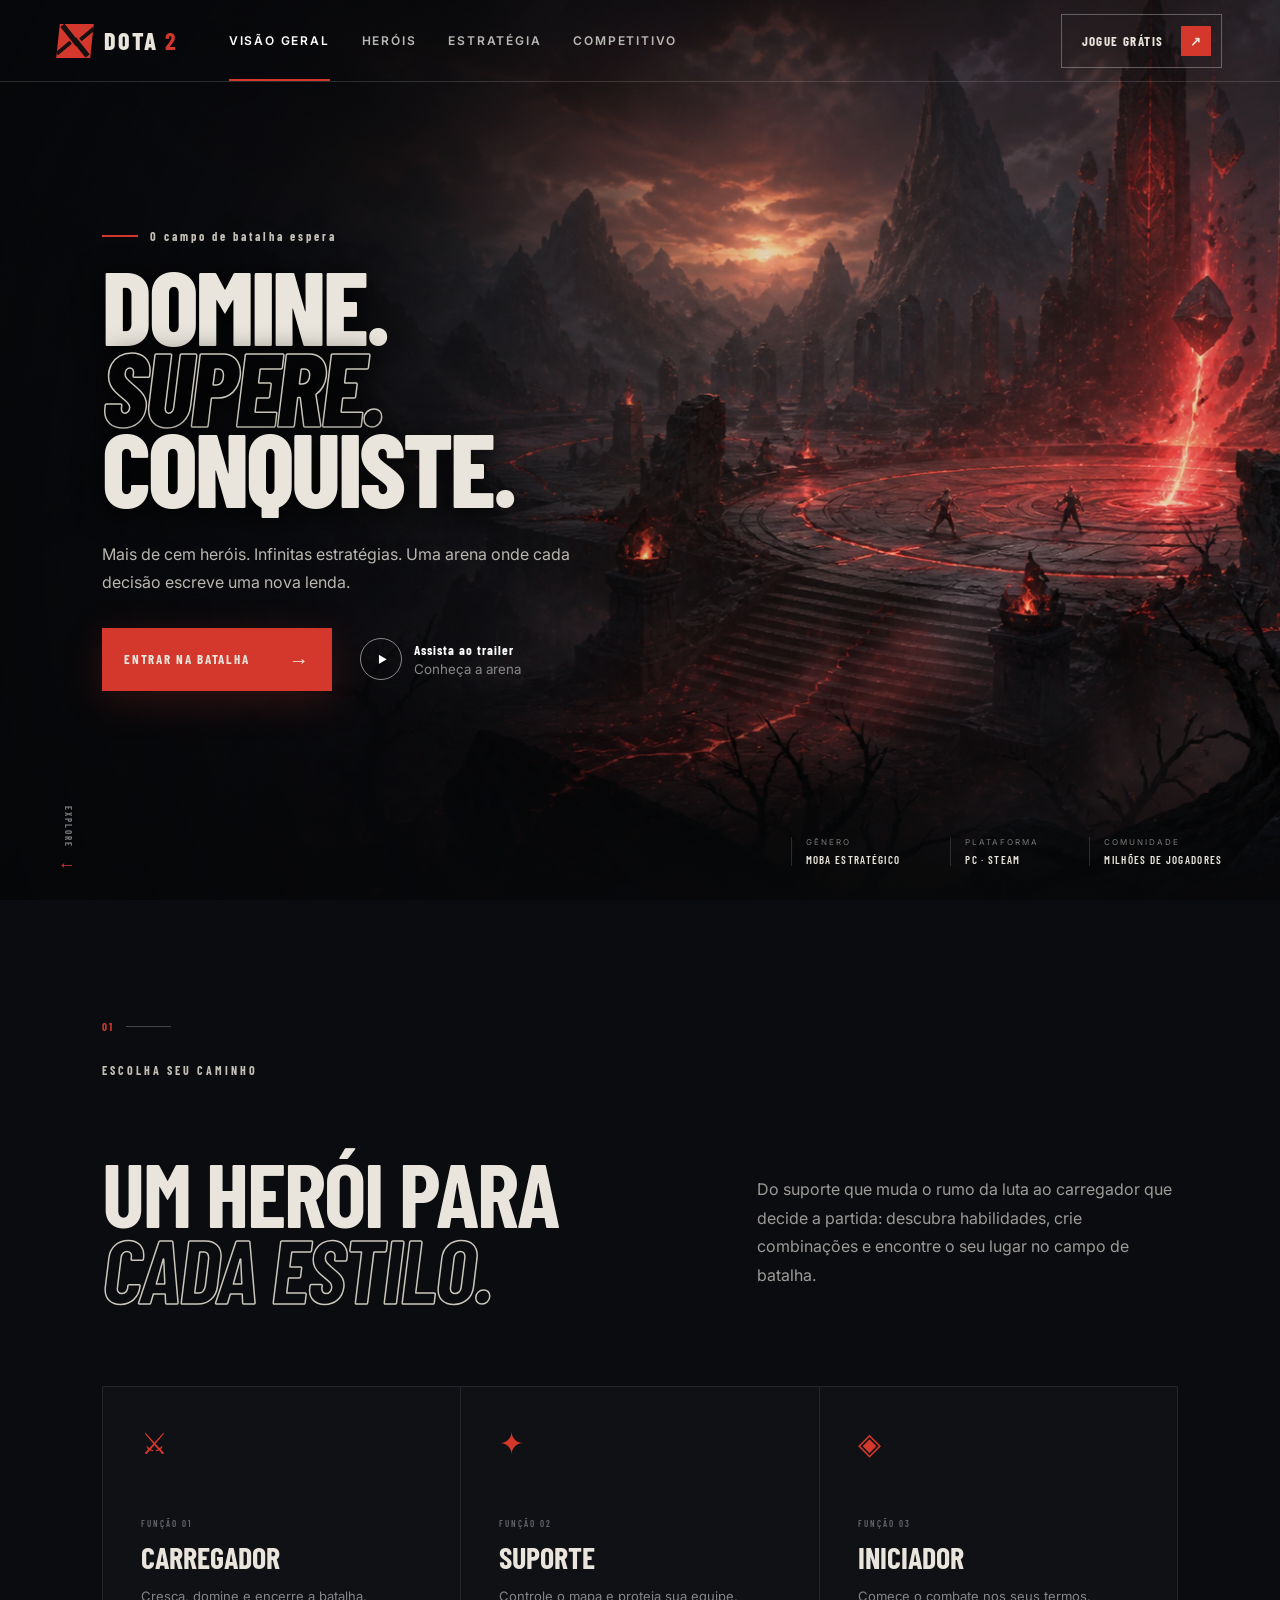
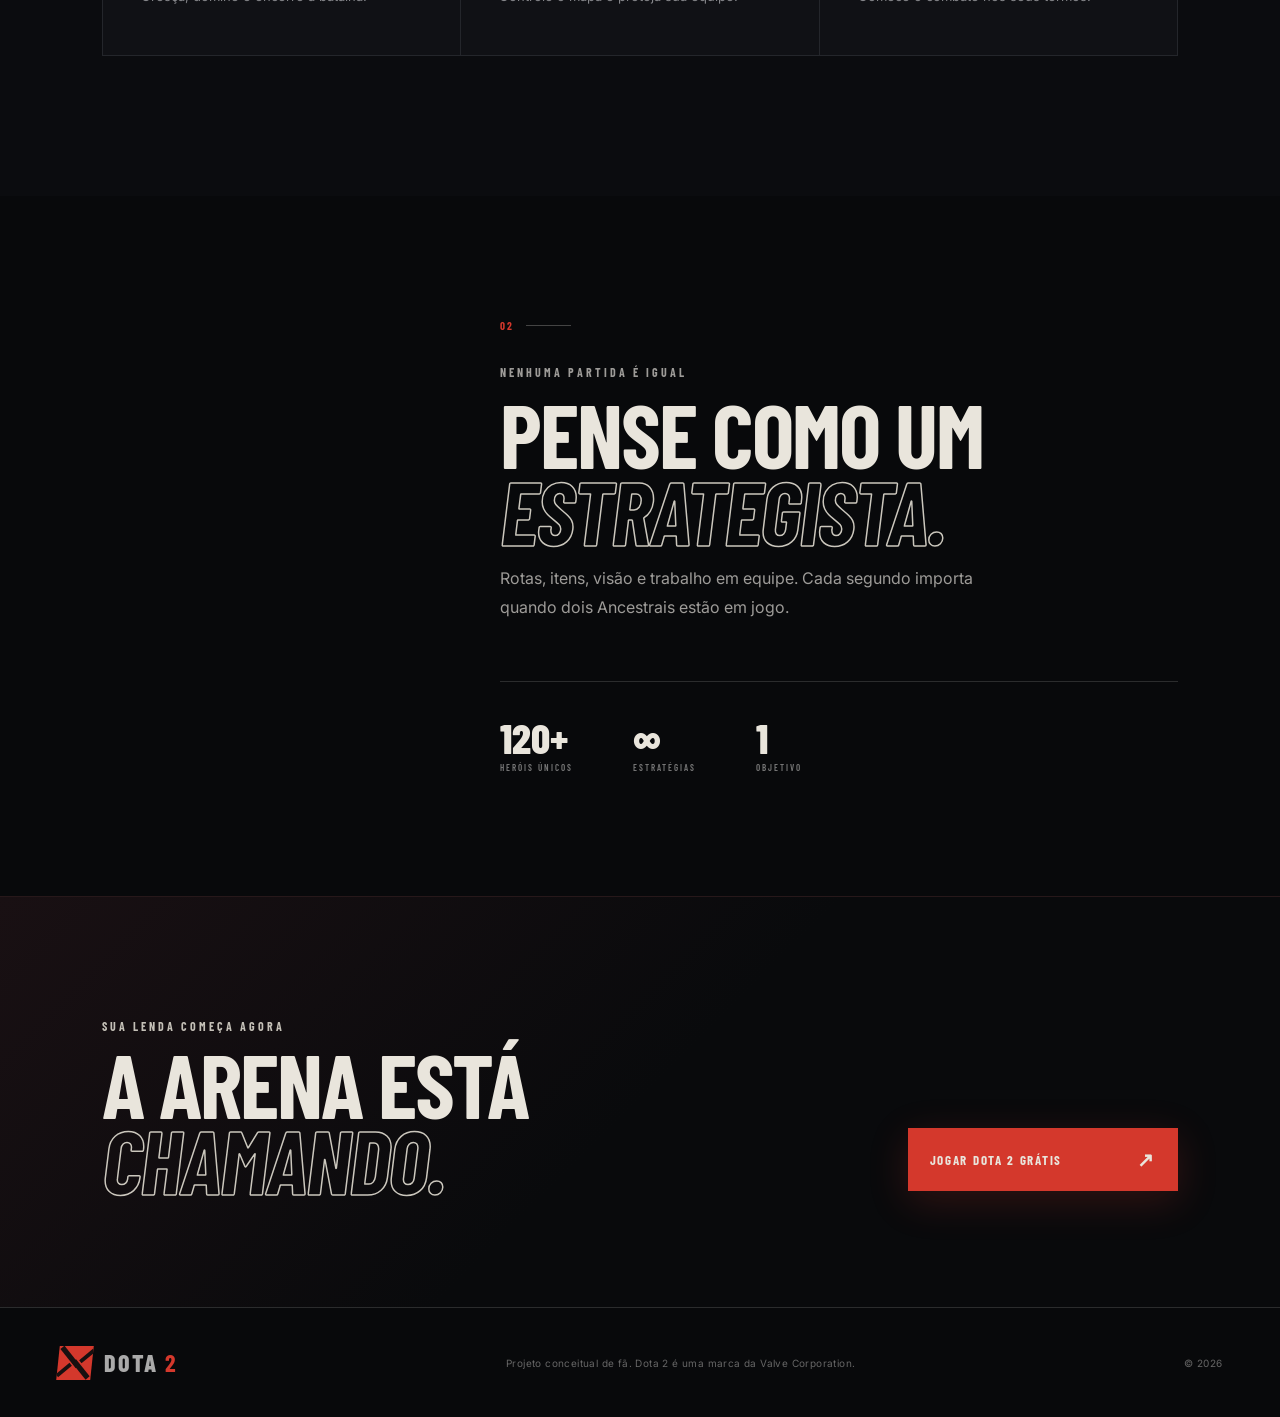
==== index.html @ cadc8613 "Cria landing page inspirada em Dota 2" ====
<!doctype html>
<html lang="pt-BR">
<head>
  <meta charset="UTF-8" />
  <meta name="viewport" content="width=device-width, initial-scale=1.0" />
  <meta name="description" content="Entre na arena, escolha seu herói e dispute partidas épicas." />
  <title>Dota 2 — A batalha dos Ancestrais</title>
  <link rel="preconnect" href="https://fonts.googleapis.com">
  <link rel="preconnect" href="https://fonts.gstatic.com" crossorigin>
  <link href="https://fonts.googleapis.com/css2?family=Barlow+Condensed:ital,wght@0,600;0,700;0,800;1,700&family=Inter:wght@400;500;600&display=swap" rel="stylesheet">
  <link rel="stylesheet" href="styles.css" />
</head>
<body>
  <header class="site-header">
    <a class="brand" href="#inicio" aria-label="Dota 2 — início">
      <span class="brand-mark" aria-hidden="true"><i></i><i></i></span>
      <span>DOTA <b>2</b></span>
    </a>
    <button class="menu-toggle" aria-expanded="false" aria-controls="main-nav"><span></span><span></span></button>
    <nav id="main-nav" aria-label="Navegação principal">
      <a class="active" href="#inicio">Visão geral</a>
      <a href="#herois">Heróis</a>
      <a href="#estrategia">Estratégia</a>
      <a href="#competitivo">Competitivo</a>
    </nav>
    <a class="header-cta" href="#jogar"><span>Jogue grátis</span><b>↗</b></a>
  </header>

  <main>
    <section class="hero" id="inicio">
      <div class="hero-bg" aria-hidden="true"></div>
      <div class="hero-content">
        <div class="eyebrow"><span></span> O campo de batalha espera</div>
        <h1>DOMINE.<br><em>SUPERE.</em><br>CONQUISTE.</h1>
        <p>Mais de cem heróis. Infinitas estratégias. Uma arena onde cada decisão escreve uma nova lenda.</p>
        <div class="hero-actions">
          <a class="btn-primary" href="#jogar">Entrar na batalha <span>→</span></a>
          <button class="btn-video" type="button" data-video><span class="play">▶</span><span><b>Assista ao trailer</b><small>Conheça a arena</small></span></button>
        </div>
      </div>
      <div class="hero-meta" aria-label="Informações do jogo">
        <div><small>GÊNERO</small><strong>MOBA ESTRATÉGICO</strong></div>
        <div><small>PLATAFORMA</small><strong>PC · STEAM</strong></div>
        <div><small>COMUNIDADE</small><strong>MILHÕES DE JOGADORES</strong></div>
      </div>
      <a class="scroll-cue" href="#herois"><span>EXPLORE</span><i>↓</i></a>
    </section>

    <section class="intro" id="herois">
      <div class="section-number">01 <span></span></div>
      <div class="intro-copy reveal">
        <p class="kicker">ESCOLHA SEU CAMINHO</p>
        <h2>UM HERÓI PARA<br><em>CADA ESTILO.</em></h2>
        <p>Do suporte que muda o rumo da luta ao carregador que decide a partida: descubra habilidades, crie combinações e encontre o seu lugar no campo de batalha.</p>
      </div>
      <div class="roles-grid reveal">
        <article><span>⚔</span><small>FUNÇÃO 01</small><h3>CARREGADOR</h3><p>Cresça, domine e encerre a batalha.</p></article>
        <article><span>✦</span><small>FUNÇÃO 02</small><h3>SUPORTE</h3><p>Controle o mapa e proteja sua equipe.</p></article>
        <article><span>◈</span><small>FUNÇÃO 03</small><h3>INICIADOR</h3><p>Comece o combate nos seus termos.</p></article>
      </div>
    </section>

    <section class="strategy" id="estrategia">
      <div class="strategy-inner reveal">
        <div class="section-number">02 <span></span></div>
        <p class="kicker">NENHUMA PARTIDA É IGUAL</p>
        <h2>PENSE COMO UM<br><em>ESTRATEGISTA.</em></h2>
        <p>Rotas, itens, visão e trabalho em equipe. Cada segundo importa quando dois Ancestrais estão em jogo.</p>
        <div class="stats">
          <div><strong>120+</strong><span>HERÓIS ÚNICOS</span></div>
          <div><strong>∞</strong><span>ESTRATÉGIAS</span></div>
          <div><strong>1</strong><span>OBJETIVO</span></div>
        </div>
      </div>
    </section>

    <section class="cta" id="competitivo">
      <div class="cta-copy reveal"><p class="kicker">SUA LENDA COMEÇA AGORA</p><h2>A ARENA ESTÁ<br><em>CHAMANDO.</em></h2></div>
      <a class="btn-primary large" id="jogar" href="https://store.steampowered.com/app/570/Dota_2/" target="_blank" rel="noreferrer">Jogar Dota 2 grátis <span>↗</span></a>
    </section>
  </main>

  <footer><a class="brand" href="#inicio"><span class="brand-mark"><i></i><i></i></span><span>DOTA <b>2</b></span></a><p>Projeto conceitual de fã. Dota 2 é uma marca da Valve Corporation.</p><p>© 2026</p></footer>

  <div class="modal" role="dialog" aria-modal="true" aria-label="Trailer" hidden><button class="modal-close" aria-label="Fechar">×</button><div class="modal-card"><span class="play giant">▶</span><h2>A BATALHA COMEÇA AQUI</h2><p>Trailer em breve.</p></div></div>
  <script src="script.js"></script>
</body>
</html>
---- styles.css ----
:root{--red:#d4382c;--ember:#ff5948;--ink:#08090b;--paper:#e9e5dc;--muted:#9d9b98;--line:rgba(255,255,255,.14)}
*{box-sizing:border-box}html{scroll-behavior:smooth}body{margin:0;background:var(--ink);color:var(--paper);font-family:Inter,Arial,sans-serif;overflow-x:hidden}a{color:inherit;text-decoration:none}button{font:inherit}.site-header{height:82px;position:absolute;z-index:10;top:0;left:0;width:100%;display:flex;align-items:center;padding:0 4.5vw;border-bottom:1px solid var(--line);gap:4vw}.brand{display:flex;align-items:center;gap:12px;font:800 24px/1 "Barlow Condensed";letter-spacing:2px;white-space:nowrap}.brand b{color:var(--red)}.brand-mark{display:grid;place-items:center;width:34px;height:34px;background:var(--red);transform:skew(-6deg);position:relative;overflow:hidden}.brand-mark:before,.brand-mark:after,.brand-mark i{content:"";position:absolute;background:#181010;transform:rotate(-42deg)}.brand-mark:before{width:5px;height:26px;left:9px;top:-2px}.brand-mark:after{width:5px;height:23px;right:8px;bottom:-1px}.brand-mark i:first-child{width:17px;height:4px;left:-2px;bottom:8px}.brand-mark i:last-child{width:17px;height:4px;right:-3px;top:8px}.site-header nav{display:flex;gap:32px;height:100%;align-items:center;flex:1}.site-header nav a{font-size:12px;text-transform:uppercase;font-weight:600;letter-spacing:1.8px;color:#b9b8b5;height:100%;display:grid;place-items:center;position:relative}.site-header nav a:hover,.site-header nav a.active{color:#fff}.site-header nav a.active:after{content:"";position:absolute;bottom:0;width:100%;height:2px;background:var(--red)}.header-cta{display:flex;align-items:center;gap:18px;padding:11px 10px 11px 20px;border:1px solid rgba(255,255,255,.3);font:700 13px "Barlow Condensed";letter-spacing:1.4px;text-transform:uppercase}.header-cta b{display:grid;place-items:center;background:var(--red);width:30px;height:30px}.menu-toggle{display:none;background:none;border:0;color:white}.hero{min-height:760px;height:100vh;position:relative;overflow:hidden;display:flex;align-items:center;padding:100px 8vw 100px}.hero-bg{position:absolute;inset:0;background:linear-gradient(90deg,rgba(6,7,9,.36),rgba(6,7,9,0) 55%),linear-gradient(0deg,#08090b 0%,transparent 25%),url('assets/arena-hero.png') center/cover no-repeat;transform:scale(1.02);animation:arrival 1.8s ease-out both}.hero:after{content:"";position:absolute;inset:0;background:radial-gradient(circle at 75% 60%,transparent 0,rgba(5,6,8,.15) 50%,rgba(5,6,8,.75) 100%);pointer-events:none}.hero-content{position:relative;z-index:2;max-width:620px;margin-top:20px}.eyebrow,.kicker{font:700 12px "Barlow Condensed";letter-spacing:3px;color:#c4c0b7}.eyebrow{display:flex;align-items:center;gap:12px;margin-bottom:22px}.eyebrow span{width:36px;height:2px;background:var(--red)}h1,h2,h3{font-family:"Barlow Condensed",sans-serif;margin:0}h1{font-size:clamp(68px,8.1vw,132px);line-height:.78;letter-spacing:-3px;font-weight:800;text-shadow:0 5px 30px #000}h1 em,h2 em{font-style:italic;color:transparent;-webkit-text-stroke:1.5px #cbc7bd}.hero-content>p{font-size:16px;line-height:1.75;color:#b9b6b0;max-width:510px;margin:32px 0}.hero-actions{display:flex;align-items:center;gap:28px}.btn-primary{background:var(--red);display:flex;align-items:center;justify-content:space-between;min-width:230px;padding:19px 22px;font:700 13px "Barlow Condensed";letter-spacing:1.7px;text-transform:uppercase;box-shadow:0 10px 40px rgba(212,56,44,.2);transition:.25s}.btn-primary:hover{background:#ee4739;transform:translateY(-2px)}.btn-primary span{font-size:20px}.btn-video{color:white;display:flex;align-items:center;gap:12px;background:none;border:0;cursor:pointer;text-align:left;padding:0}.play{width:42px;height:42px;border:1px solid rgba(255,255,255,.5);border-radius:50%;display:grid;place-items:center;font-size:10px;padding-left:2px}.btn-video b,.btn-video small{display:block}.btn-video b{font:700 13px "Barlow Condensed";letter-spacing:1px}.btn-video small{color:#888;margin-top:3px}.hero-meta{position:absolute;z-index:2;right:4.5vw;bottom:34px;display:flex;gap:50px}.hero-meta div{border-left:1px solid var(--line);padding-left:14px}.hero-meta small,.hero-meta strong{display:block}.hero-meta small{font-size:8px;letter-spacing:2px;color:#777;margin-bottom:6px}.hero-meta strong{font:600 11px "Barlow Condensed";letter-spacing:1.3px}.scroll-cue{position:absolute;z-index:2;left:4.5vw;bottom:28px;display:flex;align-items:center;gap:13px;writing-mode:vertical-rl;font:700 9px "Barlow Condensed";letter-spacing:2px;color:#777}.scroll-cue i{font-style:normal;color:var(--red);font-size:18px}.intro{padding:120px 8vw 140px;background:#0b0c0f;position:relative}.section-number{font:700 11px "Barlow Condensed";letter-spacing:2px;color:var(--red);display:flex;align-items:center;gap:12px;margin-bottom:30px}.section-number span{height:1px;width:45px;background:#444}.intro-copy{display:grid;grid-template-columns:1.1fr .8fr;gap:6vw;align-items:end}.intro-copy .kicker{grid-column:1/-1;margin:0}.intro h2,.strategy h2,.cta h2{font-size:clamp(55px,7vw,102px);line-height:.85;letter-spacing:-2px}.intro-copy>p:last-child,.strategy-inner>p{color:var(--muted);line-height:1.8;max-width:520px}.roles-grid{display:grid;grid-template-columns:repeat(3,1fr);gap:1px;background:#24262b;margin-top:80px;border:1px solid #24262b}.roles-grid article{background:#101115;padding:38px;transition:.3s}.roles-grid article:hover{background:#16171c;transform:translateY(-4px)}.roles-grid article>span{font-size:30px;color:var(--red);display:block;margin-bottom:50px}.roles-grid small{color:#62646b;font:600 9px "Barlow Condensed";letter-spacing:2px}.roles-grid h3{font-size:30px;margin:8px 0}.roles-grid p{font-size:13px;color:#85868a}.strategy{min-height:700px;display:grid;place-items:center;background:linear-gradient(90deg,rgba(8,9,11,.15),#08090b 74%),linear-gradient(0deg,#08090b,transparent 35%,#0b0c0f),url('assets/arena-hero.png') 18% center/cover no-repeat;background-attachment:fixed}.strategy-inner{width:84%;margin-left:auto;max-width:780px;padding:100px 8vw 100px 0}.stats{display:flex;gap:60px;border-top:1px solid var(--line);margin-top:60px;padding-top:30px}.stats strong,.stats span{display:block}.stats strong{font:800 42px "Barlow Condensed";color:var(--paper)}.stats span{font:600 9px "Barlow Condensed";letter-spacing:2px;color:#777}.cta{padding:110px 8vw;display:flex;justify-content:space-between;align-items:end;background:linear-gradient(135deg,#191013,#090a0c 50%);border-top:1px solid #27181a}.cta .large{min-width:270px;margin-bottom:6px}footer{min-height:110px;padding:30px 4.5vw;display:flex;align-items:center;justify-content:space-between;border-top:1px solid var(--line);color:#666;font-size:10px;letter-spacing:.4px}footer .brand{color:#aaa}.modal{position:fixed;z-index:50;inset:0;background:rgba(0,0,0,.88);display:grid;place-items:center;padding:30px}.modal[hidden]{display:none}.modal-card{text-align:center;padding:80px;max-width:700px;width:100%;border:1px solid #333;background:radial-gradient(circle at center,#281416,#0d0e11)}.modal-card .giant{width:70px;height:70px;margin:0 auto 25px}.modal-card h2{font-size:45px}.modal-card p{color:#888}.modal-close{position:absolute;right:30px;top:20px;background:none;border:0;color:white;font-size:40px;cursor:pointer}.reveal{opacity:0;transform:translateY(30px);transition:.8s ease}.reveal.visible{opacity:1;transform:none}@keyframes arrival{from{opacity:0;transform:scale(1.08)}to{opacity:1;transform:scale(1.02)}}
@media(max-width:850px){.site-header{height:70px;padding:0 22px}.site-header nav{position:absolute;top:70px;left:0;right:0;height:auto;display:none;background:#0b0c0f;padding:20px;flex-direction:column;align-items:stretch;gap:0}.site-header nav.open{display:flex}.site-header nav a{height:52px;display:flex}.site-header nav a.active:after{display:none}.menu-toggle{margin-left:auto;display:flex;flex-direction:column;gap:6px;padding:10px}.menu-toggle span{width:24px;height:1px;background:white}.header-cta{display:none}.hero{padding:110px 24px 90px;min-height:720px;align-items:center}.hero-bg{background-position:62% center;opacity:.75}.hero-content{margin-top:0}h1{font-size:clamp(62px,19vw,100px)}.hero-content>p{max-width:420px}.hero-meta{display:none}.scroll-cue{display:none}.intro{padding:90px 24px}.intro-copy{grid-template-columns:1fr}.roles-grid{grid-template-columns:1fr;margin-top:55px}.roles-grid article>span{margin-bottom:25px}.strategy{background-attachment:scroll;background-position:35% center}.strategy-inner{width:100%;padding:90px 24px;margin:0;background:rgba(8,9,11,.65)}.stats{gap:28px}.cta{padding:80px 24px;display:block}.cta .large{margin-top:40px;width:100%}footer{padding:35px 24px;gap:22px;flex-wrap:wrap}footer p{margin:0}.modal-card{padding:60px 20px}}
@media(max-width:520px){.hero-actions{align-items:flex-start;flex-direction:column}.btn-video{margin-left:6px}.hero{min-height:800px}.stats{justify-content:space-between;gap:8px}.stats strong{font-size:34px}.intro h2,.strategy h2,.cta h2{font-size:54px}}
@media(prefers-reduced-motion:reduce){html{scroll-behavior:auto}.hero-bg{animation:none}.reveal{opacity:1;transform:none;transition:none}}
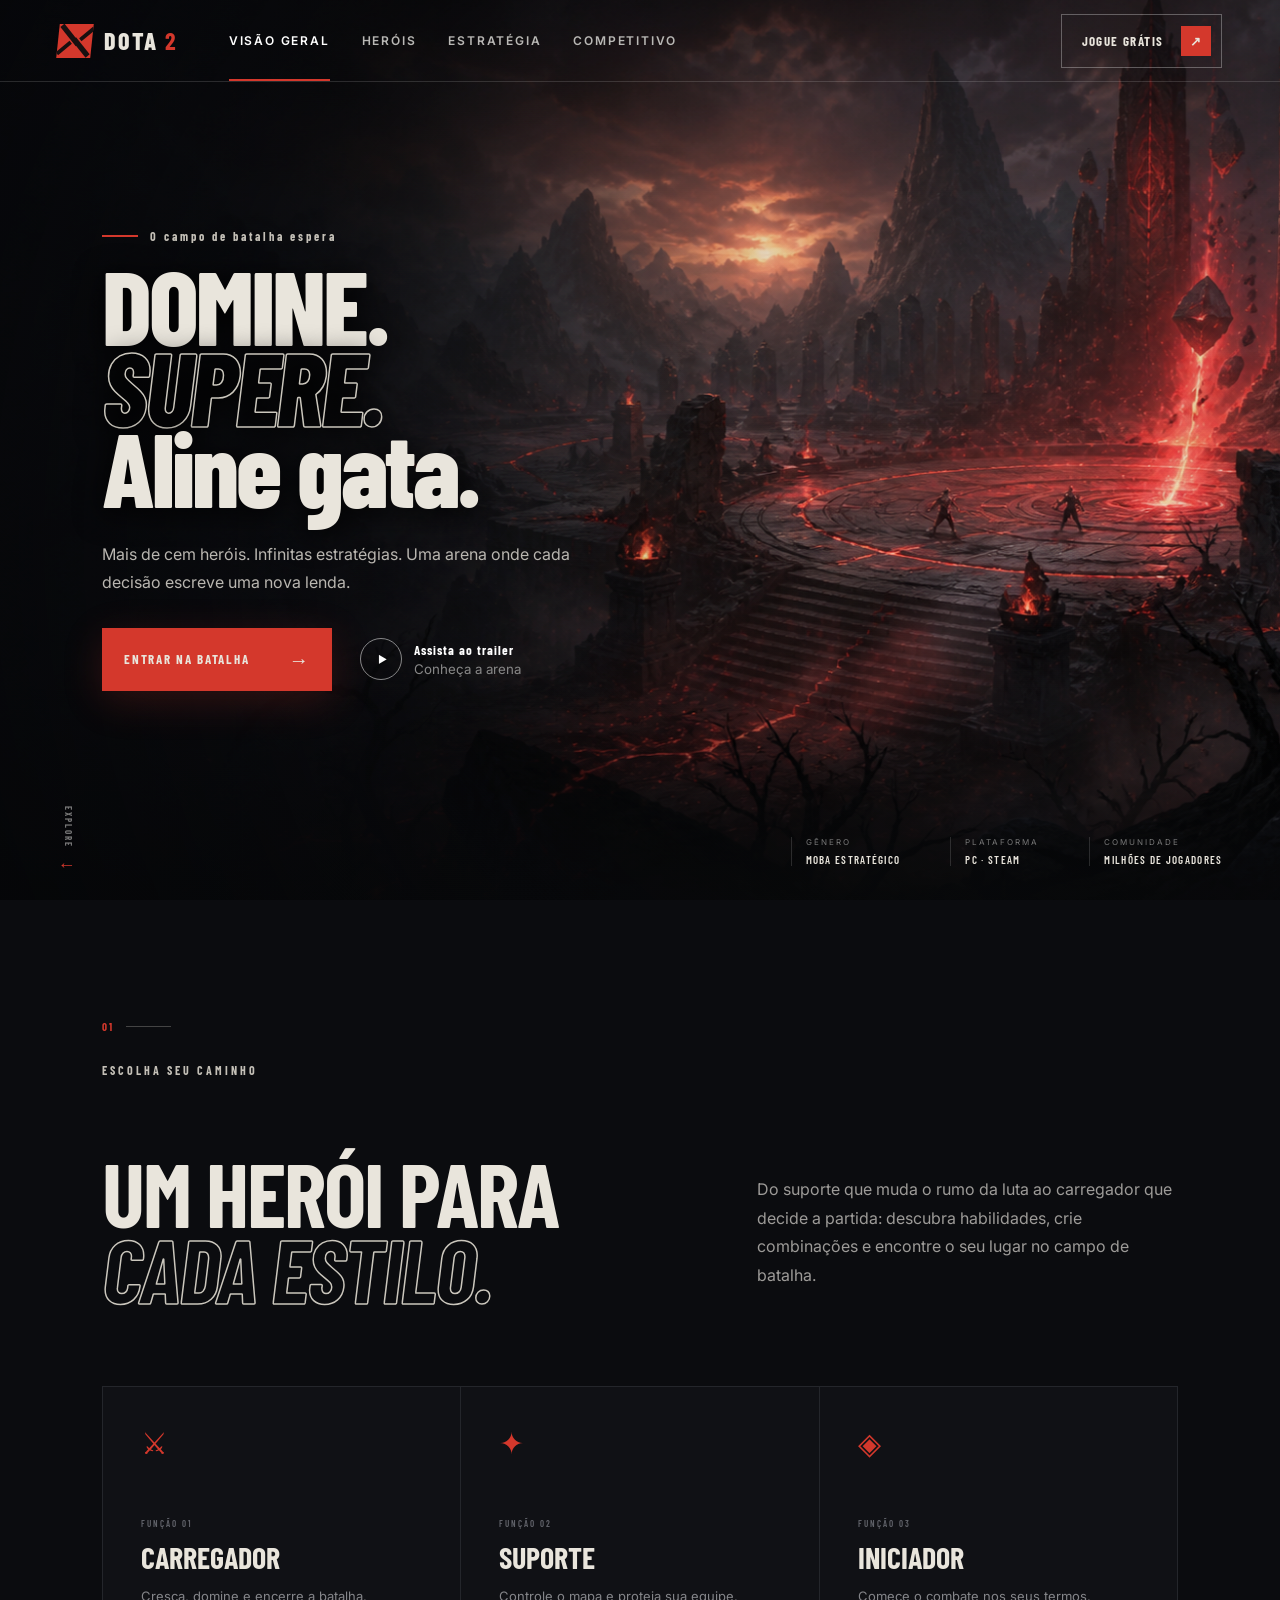
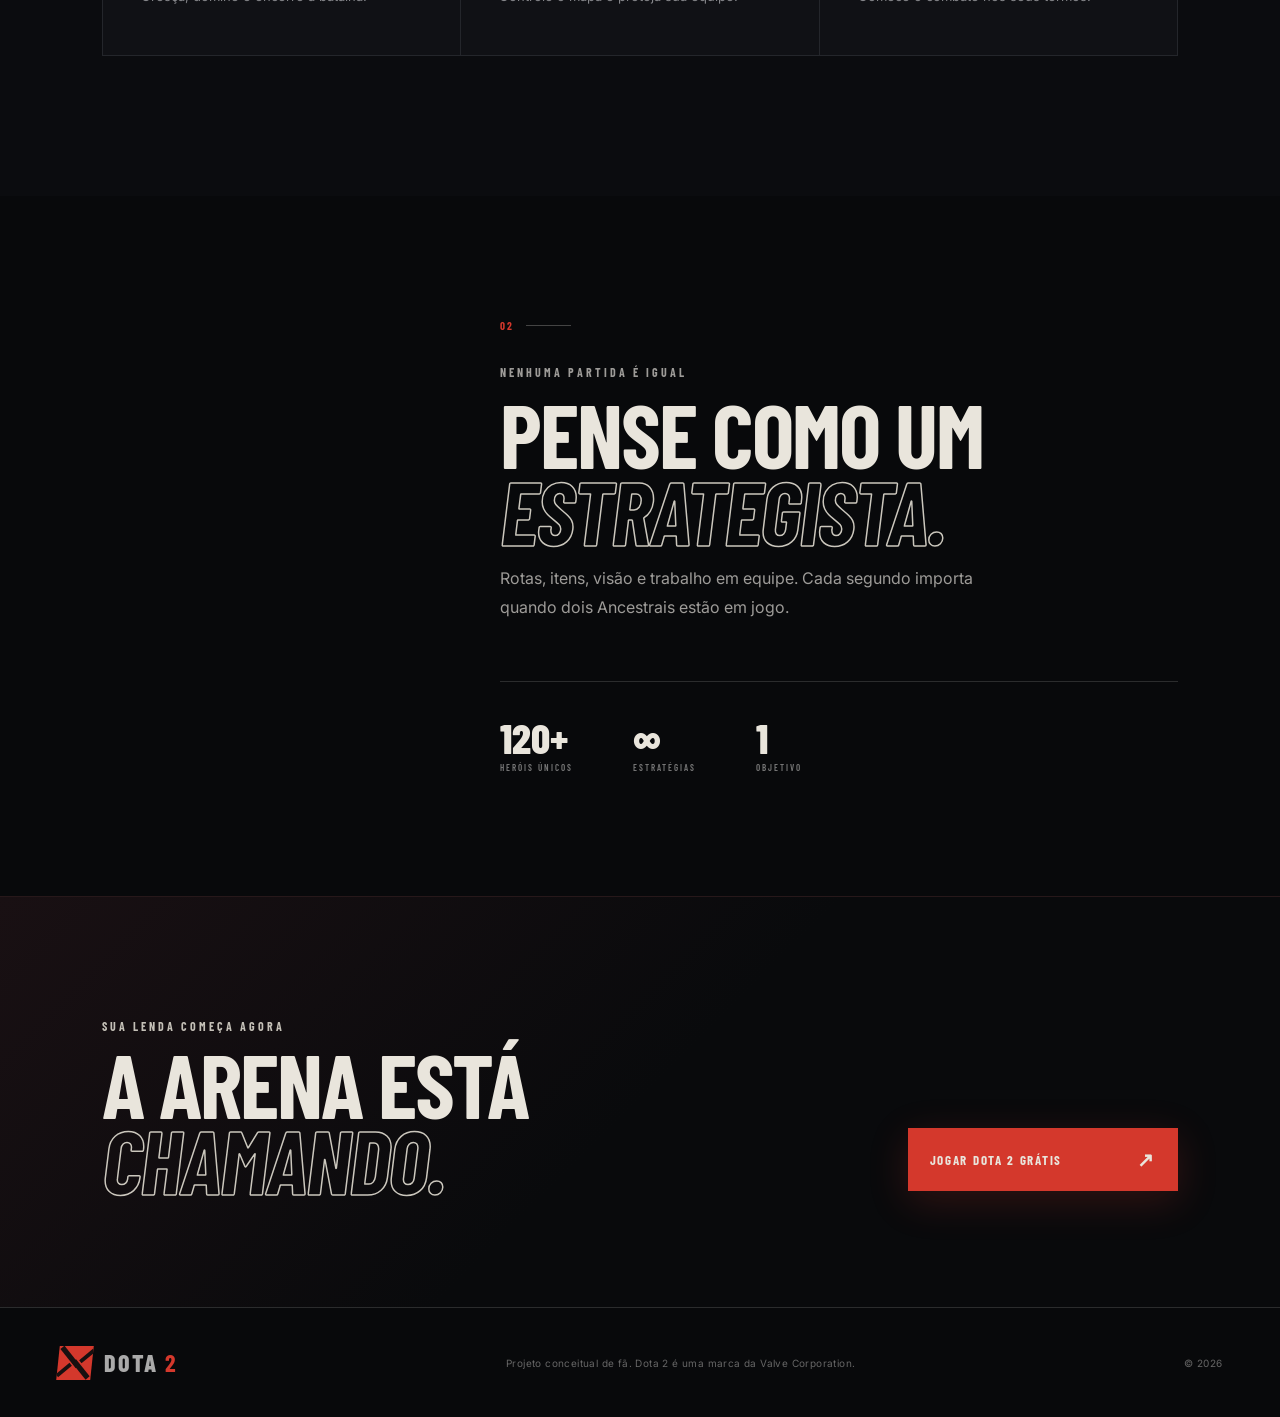
==== commit 932bbadb: "Atualiza título principal da landing page" ====
--- a/index.html
+++ b/index.html
@@ -31,7 +31,7 @@
       <div class="hero-bg" aria-hidden="true"></div>
       <div class="hero-content">
         <div class="eyebrow"><span></span> O campo de batalha espera</div>
-        <h1>DOMINE.<br><em>SUPERE.</em><br>CONQUISTE.</h1>
+        <h1>DOMINE.<br><em>SUPERE.</em><br>Aline gata.</h1>
         <p>Mais de cem heróis. Infinitas estratégias. Uma arena onde cada decisão escreve uma nova lenda.</p>
         <div class="hero-actions">
           <a class="btn-primary" href="#jogar">Entrar na batalha <span>→</span></a>
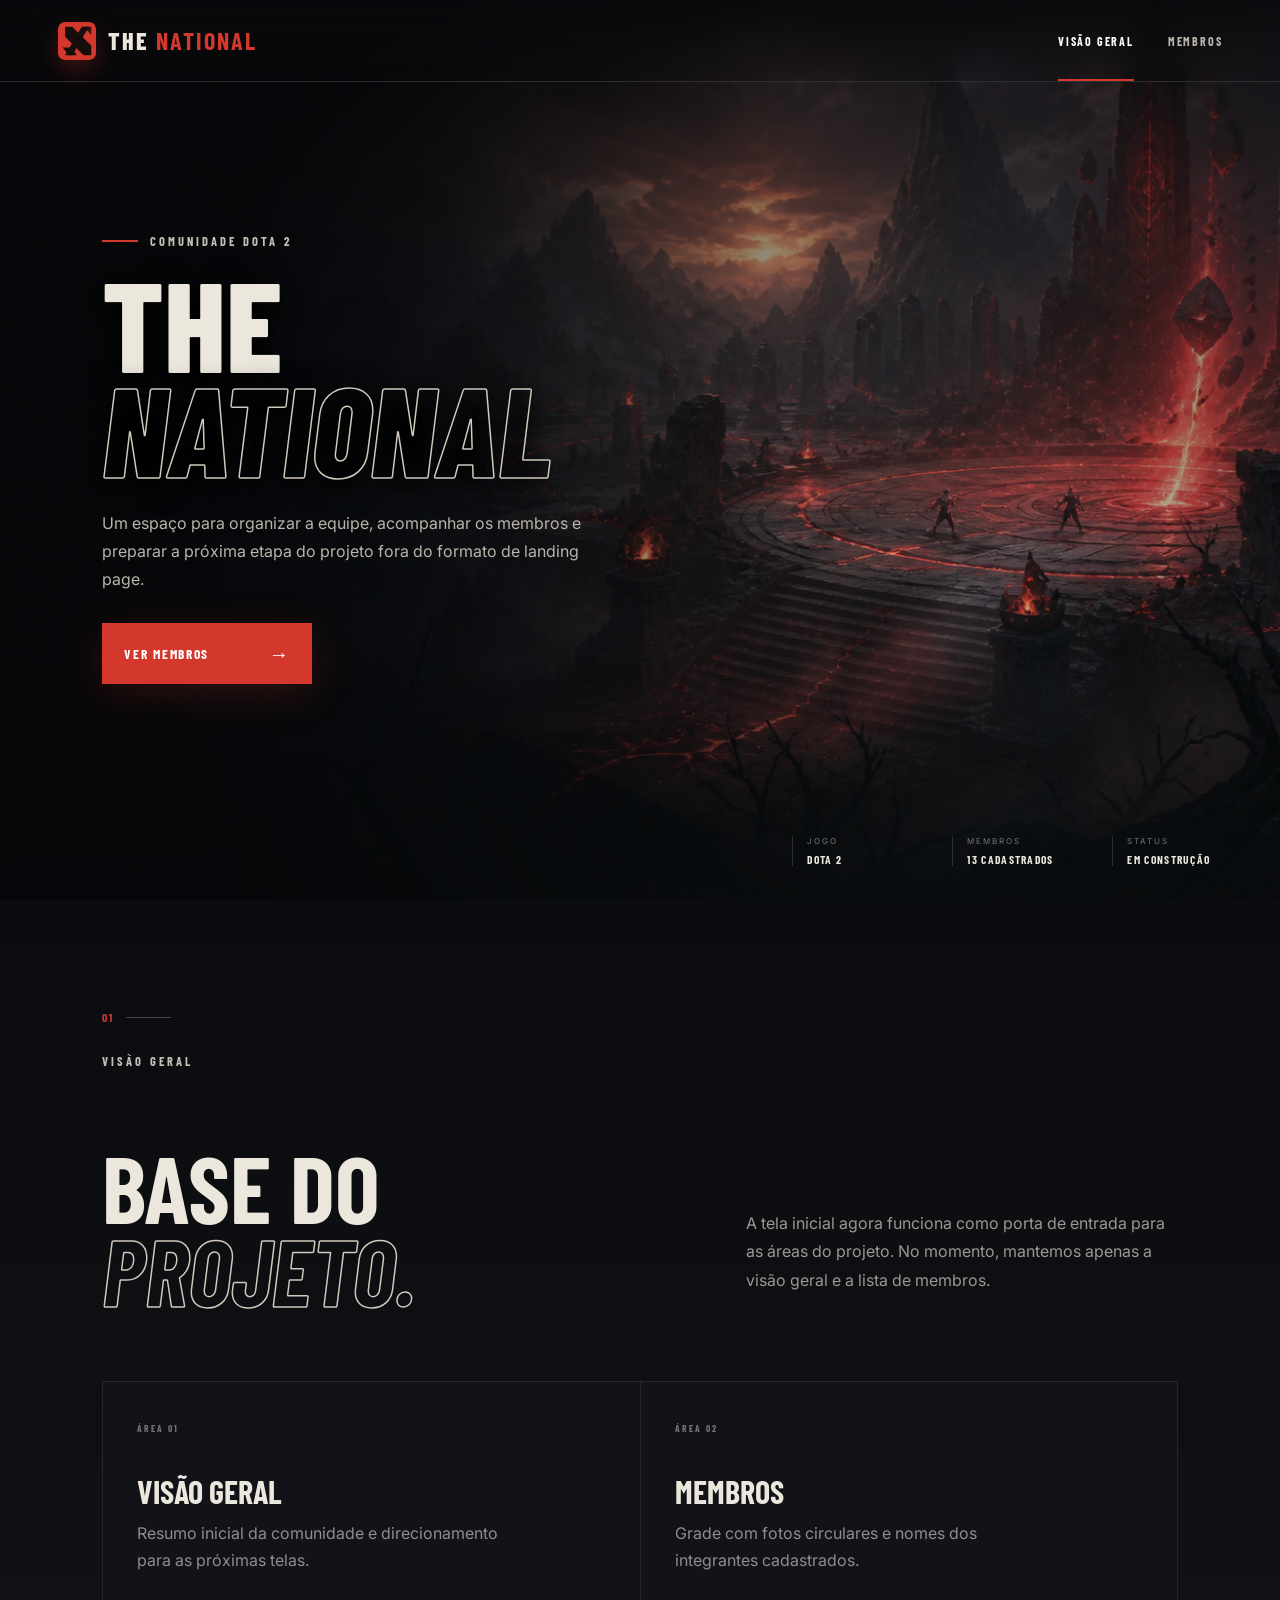
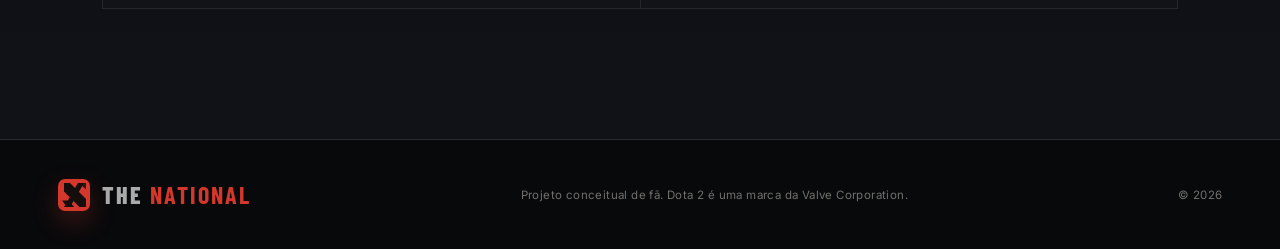
==== commit 0370a1d6: "feat: adiciona tela de membros" ====
--- a/index.html
+++ b/index.html
@@ -3,8 +3,9 @@
 <head>
   <meta charset="UTF-8" />
   <meta name="viewport" content="width=device-width, initial-scale=1.0" />
-  <meta name="description" content="Entre na arena, escolha seu herói e dispute partidas épicas." />
-  <title>Dota 2 — A batalha dos Ancestrais</title>
+  <meta name="description" content="Vis&atilde;o geral da comunidade The National em Dota 2." />
+  <title>The National | Dota 2</title>
+  <link rel="icon" href="assets/dota-icon.svg" type="image/svg+xml" />
   <link rel="preconnect" href="https://fonts.googleapis.com">
   <link rel="preconnect" href="https://fonts.gstatic.com" crossorigin>
   <link href="https://fonts.googleapis.com/css2?family=Barlow+Condensed:ital,wght@0,600;0,700;0,800;1,700&family=Inter:wght@400;500;600&display=swap" rel="stylesheet">
@@ -12,77 +13,68 @@
 </head>
 <body>
   <header class="site-header">
-    <a class="brand" href="#inicio" aria-label="Dota 2 — início">
-      <span class="brand-mark" aria-hidden="true"><i></i><i></i></span>
-      <span>DOTA <b>2</b></span>
+    <a class="brand" href="index.html" aria-label="The National - in&iacute;cio">
+      <img class="brand-icon" src="assets/dota-icon.svg" alt="" />
+      <span>The <b>National</b></span>
     </a>
-    <button class="menu-toggle" aria-expanded="false" aria-controls="main-nav"><span></span><span></span></button>
-    <nav id="main-nav" aria-label="Navegação principal">
-      <a class="active" href="#inicio">Visão geral</a>
-      <a href="#herois">Heróis</a>
-      <a href="#estrategia">Estratégia</a>
-      <a href="#competitivo">Competitivo</a>
+    <button class="menu-toggle" aria-expanded="false" aria-controls="main-nav" aria-label="Abrir menu">
+      <span></span><span></span>
+    </button>
+    <nav id="main-nav" aria-label="Navega&ccedil;&atilde;o principal">
+      <a class="active" href="index.html">Vis&atilde;o Geral</a>
+      <a href="membros.html">Membros</a>
     </nav>
-    <a class="header-cta" href="#jogar"><span>Jogue grátis</span><b>↗</b></a>
   </header>
 
   <main>
-    <section class="hero" id="inicio">
+    <section class="hero overview-hero" id="inicio">
       <div class="hero-bg" aria-hidden="true"></div>
-      <div class="hero-content">
-        <div class="eyebrow"><span></span> O campo de batalha espera</div>
-        <h1>DOMINE.<br><em>SUPERE.</em><br>Aline gata.</h1>
-        <p>Mais de cem heróis. Infinitas estratégias. Uma arena onde cada decisão escreve uma nova lenda.</p>
+      <div class="hero-content reveal">
+        <div class="eyebrow"><span></span> Comunidade Dota 2</div>
+        <h1>THE<br><em>NATIONAL</em></h1>
+        <p>Um espa&ccedil;o para organizar a equipe, acompanhar os membros e preparar a pr&oacute;xima etapa do projeto fora do formato de landing page.</p>
         <div class="hero-actions">
-          <a class="btn-primary" href="#jogar">Entrar na batalha <span>→</span></a>
-          <button class="btn-video" type="button" data-video><span class="play">▶</span><span><b>Assista ao trailer</b><small>Conheça a arena</small></span></button>
+          <a class="btn-primary" href="membros.html">Ver membros <span>&rarr;</span></a>
         </div>
       </div>
-      <div class="hero-meta" aria-label="Informações do jogo">
-        <div><small>GÊNERO</small><strong>MOBA ESTRATÉGICO</strong></div>
-        <div><small>PLATAFORMA</small><strong>PC · STEAM</strong></div>
-        <div><small>COMUNIDADE</small><strong>MILHÕES DE JOGADORES</strong></div>
-      </div>
-      <a class="scroll-cue" href="#herois"><span>EXPLORE</span><i>↓</i></a>
-    </section>
-
-    <section class="intro" id="herois">
-      <div class="section-number">01 <span></span></div>
-      <div class="intro-copy reveal">
-        <p class="kicker">ESCOLHA SEU CAMINHO</p>
-        <h2>UM HERÓI PARA<br><em>CADA ESTILO.</em></h2>
-        <p>Do suporte que muda o rumo da luta ao carregador que decide a partida: descubra habilidades, crie combinações e encontre o seu lugar no campo de batalha.</p>
-      </div>
-      <div class="roles-grid reveal">
-        <article><span>⚔</span><small>FUNÇÃO 01</small><h3>CARREGADOR</h3><p>Cresça, domine e encerre a batalha.</p></article>
-        <article><span>✦</span><small>FUNÇÃO 02</small><h3>SUPORTE</h3><p>Controle o mapa e proteja sua equipe.</p></article>
-        <article><span>◈</span><small>FUNÇÃO 03</small><h3>INICIADOR</h3><p>Comece o combate nos seus termos.</p></article>
+      <div class="hero-meta" aria-label="Resumo da comunidade">
+        <div><small>JOGO</small><strong>DOTA 2</strong></div>
+        <div><small>MEMBROS</small><strong>13 CADASTRADOS</strong></div>
+        <div><small>STATUS</small><strong>EM CONSTRU&Ccedil;&Atilde;O</strong></div>
       </div>
     </section>
 
-    <section class="strategy" id="estrategia">
-      <div class="strategy-inner reveal">
-        <div class="section-number">02 <span></span></div>
-        <p class="kicker">NENHUMA PARTIDA É IGUAL</p>
-        <h2>PENSE COMO UM<br><em>ESTRATEGISTA.</em></h2>
-        <p>Rotas, itens, visão e trabalho em equipe. Cada segundo importa quando dois Ancestrais estão em jogo.</p>
-        <div class="stats">
-          <div><strong>120+</strong><span>HERÓIS ÚNICOS</span></div>
-          <div><strong>∞</strong><span>ESTRATÉGIAS</span></div>
-          <div><strong>1</strong><span>OBJETIVO</span></div>
-        </div>
+    <section class="overview-panel" aria-labelledby="overview-title">
+      <div class="section-number">01 <span></span></div>
+      <div class="overview-copy reveal">
+        <p class="kicker">VIS&Atilde;O GERAL</p>
+        <h2 id="overview-title">BASE DO<br><em>PROJETO.</em></h2>
+        <p>A tela inicial agora funciona como porta de entrada para as &aacute;reas do projeto. No momento, mantemos apenas a vis&atilde;o geral e a lista de membros.</p>
       </div>
-    </section>
-
-    <section class="cta" id="competitivo">
-      <div class="cta-copy reveal"><p class="kicker">SUA LENDA COMEÇA AGORA</p><h2>A ARENA ESTÁ<br><em>CHAMANDO.</em></h2></div>
-      <a class="btn-primary large" id="jogar" href="https://store.steampowered.com/app/570/Dota_2/" target="_blank" rel="noreferrer">Jogar Dota 2 grátis <span>↗</span></a>
+      <div class="overview-grid reveal">
+        <article>
+          <small>&Aacute;REA 01</small>
+          <h3>Vis&atilde;o Geral</h3>
+          <p>Resumo inicial da comunidade e direcionamento para as pr&oacute;ximas telas.</p>
+        </article>
+        <article>
+          <small>&Aacute;REA 02</small>
+          <h3>Membros</h3>
+          <p>Grade com fotos circulares e nomes dos integrantes cadastrados.</p>
+        </article>
+      </div>
     </section>
   </main>
 
-  <footer><a class="brand" href="#inicio"><span class="brand-mark"><i></i><i></i></span><span>DOTA <b>2</b></span></a><p>Projeto conceitual de fã. Dota 2 é uma marca da Valve Corporation.</p><p>© 2026</p></footer>
+  <footer>
+    <a class="brand" href="index.html">
+      <img class="brand-icon" src="assets/dota-icon.svg" alt="" />
+      <span>The <b>National</b></span>
+    </a>
+    <p>Projeto conceitual de f&atilde;. Dota 2 &eacute; uma marca da Valve Corporation.</p>
+    <p>&copy; 2026</p>
+  </footer>
 
-  <div class="modal" role="dialog" aria-modal="true" aria-label="Trailer" hidden><button class="modal-close" aria-label="Fechar">×</button><div class="modal-card"><span class="play giant">▶</span><h2>A BATALHA COMEÇA AQUI</h2><p>Trailer em breve.</p></div></div>
   <script src="script.js"></script>
 </body>
 </html>
--- a/styles.css
+++ b/styles.css
@@ -1,5 +1,458 @@
-:root{--red:#d4382c;--ember:#ff5948;--ink:#08090b;--paper:#e9e5dc;--muted:#9d9b98;--line:rgba(255,255,255,.14)}
-*{box-sizing:border-box}html{scroll-behavior:smooth}body{margin:0;background:var(--ink);color:var(--paper);font-family:Inter,Arial,sans-serif;overflow-x:hidden}a{color:inherit;text-decoration:none}button{font:inherit}.site-header{height:82px;position:absolute;z-index:10;top:0;left:0;width:100%;display:flex;align-items:center;padding:0 4.5vw;border-bottom:1px solid var(--line);gap:4vw}.brand{display:flex;align-items:center;gap:12px;font:800 24px/1 "Barlow Condensed";letter-spacing:2px;white-space:nowrap}.brand b{color:var(--red)}.brand-mark{display:grid;place-items:center;width:34px;height:34px;background:var(--red);transform:skew(-6deg);position:relative;overflow:hidden}.brand-mark:before,.brand-mark:after,.brand-mark i{content:"";position:absolute;background:#181010;transform:rotate(-42deg)}.brand-mark:before{width:5px;height:26px;left:9px;top:-2px}.brand-mark:after{width:5px;height:23px;right:8px;bottom:-1px}.brand-mark i:first-child{width:17px;height:4px;left:-2px;bottom:8px}.brand-mark i:last-child{width:17px;height:4px;right:-3px;top:8px}.site-header nav{display:flex;gap:32px;height:100%;align-items:center;flex:1}.site-header nav a{font-size:12px;text-transform:uppercase;font-weight:600;letter-spacing:1.8px;color:#b9b8b5;height:100%;display:grid;place-items:center;position:relative}.site-header nav a:hover,.site-header nav a.active{color:#fff}.site-header nav a.active:after{content:"";position:absolute;bottom:0;width:100%;height:2px;background:var(--red)}.header-cta{display:flex;align-items:center;gap:18px;padding:11px 10px 11px 20px;border:1px solid rgba(255,255,255,.3);font:700 13px "Barlow Condensed";letter-spacing:1.4px;text-transform:uppercase}.header-cta b{display:grid;place-items:center;background:var(--red);width:30px;height:30px}.menu-toggle{display:none;background:none;border:0;color:white}.hero{min-height:760px;height:100vh;position:relative;overflow:hidden;display:flex;align-items:center;padding:100px 8vw 100px}.hero-bg{position:absolute;inset:0;background:linear-gradient(90deg,rgba(6,7,9,.36),rgba(6,7,9,0) 55%),linear-gradient(0deg,#08090b 0%,transparent 25%),url('assets/arena-hero.png') center/cover no-repeat;transform:scale(1.02);animation:arrival 1.8s ease-out both}.hero:after{content:"";position:absolute;inset:0;background:radial-gradient(circle at 75% 60%,transparent 0,rgba(5,6,8,.15) 50%,rgba(5,6,8,.75) 100%);pointer-events:none}.hero-content{position:relative;z-index:2;max-width:620px;margin-top:20px}.eyebrow,.kicker{font:700 12px "Barlow Condensed";letter-spacing:3px;color:#c4c0b7}.eyebrow{display:flex;align-items:center;gap:12px;margin-bottom:22px}.eyebrow span{width:36px;height:2px;background:var(--red)}h1,h2,h3{font-family:"Barlow Condensed",sans-serif;margin:0}h1{font-size:clamp(68px,8.1vw,132px);line-height:.78;letter-spacing:-3px;font-weight:800;text-shadow:0 5px 30px #000}h1 em,h2 em{font-style:italic;color:transparent;-webkit-text-stroke:1.5px #cbc7bd}.hero-content>p{font-size:16px;line-height:1.75;color:#b9b6b0;max-width:510px;margin:32px 0}.hero-actions{display:flex;align-items:center;gap:28px}.btn-primary{background:var(--red);display:flex;align-items:center;justify-content:space-between;min-width:230px;padding:19px 22px;font:700 13px "Barlow Condensed";letter-spacing:1.7px;text-transform:uppercase;box-shadow:0 10px 40px rgba(212,56,44,.2);transition:.25s}.btn-primary:hover{background:#ee4739;transform:translateY(-2px)}.btn-primary span{font-size:20px}.btn-video{color:white;display:flex;align-items:center;gap:12px;background:none;border:0;cursor:pointer;text-align:left;padding:0}.play{width:42px;height:42px;border:1px solid rgba(255,255,255,.5);border-radius:50%;display:grid;place-items:center;font-size:10px;padding-left:2px}.btn-video b,.btn-video small{display:block}.btn-video b{font:700 13px "Barlow Condensed";letter-spacing:1px}.btn-video small{color:#888;margin-top:3px}.hero-meta{position:absolute;z-index:2;right:4.5vw;bottom:34px;display:flex;gap:50px}.hero-meta div{border-left:1px solid var(--line);padding-left:14px}.hero-meta small,.hero-meta strong{display:block}.hero-meta small{font-size:8px;letter-spacing:2px;color:#777;margin-bottom:6px}.hero-meta strong{font:600 11px "Barlow Condensed";letter-spacing:1.3px}.scroll-cue{position:absolute;z-index:2;left:4.5vw;bottom:28px;display:flex;align-items:center;gap:13px;writing-mode:vertical-rl;font:700 9px "Barlow Condensed";letter-spacing:2px;color:#777}.scroll-cue i{font-style:normal;color:var(--red);font-size:18px}.intro{padding:120px 8vw 140px;background:#0b0c0f;position:relative}.section-number{font:700 11px "Barlow Condensed";letter-spacing:2px;color:var(--red);display:flex;align-items:center;gap:12px;margin-bottom:30px}.section-number span{height:1px;width:45px;background:#444}.intro-copy{display:grid;grid-template-columns:1.1fr .8fr;gap:6vw;align-items:end}.intro-copy .kicker{grid-column:1/-1;margin:0}.intro h2,.strategy h2,.cta h2{font-size:clamp(55px,7vw,102px);line-height:.85;letter-spacing:-2px}.intro-copy>p:last-child,.strategy-inner>p{color:var(--muted);line-height:1.8;max-width:520px}.roles-grid{display:grid;grid-template-columns:repeat(3,1fr);gap:1px;background:#24262b;margin-top:80px;border:1px solid #24262b}.roles-grid article{background:#101115;padding:38px;transition:.3s}.roles-grid article:hover{background:#16171c;transform:translateY(-4px)}.roles-grid article>span{font-size:30px;color:var(--red);display:block;margin-bottom:50px}.roles-grid small{color:#62646b;font:600 9px "Barlow Condensed";letter-spacing:2px}.roles-grid h3{font-size:30px;margin:8px 0}.roles-grid p{font-size:13px;color:#85868a}.strategy{min-height:700px;display:grid;place-items:center;background:linear-gradient(90deg,rgba(8,9,11,.15),#08090b 74%),linear-gradient(0deg,#08090b,transparent 35%,#0b0c0f),url('assets/arena-hero.png') 18% center/cover no-repeat;background-attachment:fixed}.strategy-inner{width:84%;margin-left:auto;max-width:780px;padding:100px 8vw 100px 0}.stats{display:flex;gap:60px;border-top:1px solid var(--line);margin-top:60px;padding-top:30px}.stats strong,.stats span{display:block}.stats strong{font:800 42px "Barlow Condensed";color:var(--paper)}.stats span{font:600 9px "Barlow Condensed";letter-spacing:2px;color:#777}.cta{padding:110px 8vw;display:flex;justify-content:space-between;align-items:end;background:linear-gradient(135deg,#191013,#090a0c 50%);border-top:1px solid #27181a}.cta .large{min-width:270px;margin-bottom:6px}footer{min-height:110px;padding:30px 4.5vw;display:flex;align-items:center;justify-content:space-between;border-top:1px solid var(--line);color:#666;font-size:10px;letter-spacing:.4px}footer .brand{color:#aaa}.modal{position:fixed;z-index:50;inset:0;background:rgba(0,0,0,.88);display:grid;place-items:center;padding:30px}.modal[hidden]{display:none}.modal-card{text-align:center;padding:80px;max-width:700px;width:100%;border:1px solid #333;background:radial-gradient(circle at center,#281416,#0d0e11)}.modal-card .giant{width:70px;height:70px;margin:0 auto 25px}.modal-card h2{font-size:45px}.modal-card p{color:#888}.modal-close{position:absolute;right:30px;top:20px;background:none;border:0;color:white;font-size:40px;cursor:pointer}.reveal{opacity:0;transform:translateY(30px);transition:.8s ease}.reveal.visible{opacity:1;transform:none}@keyframes arrival{from{opacity:0;transform:scale(1.08)}to{opacity:1;transform:scale(1.02)}}
-@media(max-width:850px){.site-header{height:70px;padding:0 22px}.site-header nav{position:absolute;top:70px;left:0;right:0;height:auto;display:none;background:#0b0c0f;padding:20px;flex-direction:column;align-items:stretch;gap:0}.site-header nav.open{display:flex}.site-header nav a{height:52px;display:flex}.site-header nav a.active:after{display:none}.menu-toggle{margin-left:auto;display:flex;flex-direction:column;gap:6px;padding:10px}.menu-toggle span{width:24px;height:1px;background:white}.header-cta{display:none}.hero{padding:110px 24px 90px;min-height:720px;align-items:center}.hero-bg{background-position:62% center;opacity:.75}.hero-content{margin-top:0}h1{font-size:clamp(62px,19vw,100px)}.hero-content>p{max-width:420px}.hero-meta{display:none}.scroll-cue{display:none}.intro{padding:90px 24px}.intro-copy{grid-template-columns:1fr}.roles-grid{grid-template-columns:1fr;margin-top:55px}.roles-grid article>span{margin-bottom:25px}.strategy{background-attachment:scroll;background-position:35% center}.strategy-inner{width:100%;padding:90px 24px;margin:0;background:rgba(8,9,11,.65)}.stats{gap:28px}.cta{padding:80px 24px;display:block}.cta .large{margin-top:40px;width:100%}footer{padding:35px 24px;gap:22px;flex-wrap:wrap}footer p{margin:0}.modal-card{padding:60px 20px}}
-@media(max-width:520px){.hero-actions{align-items:flex-start;flex-direction:column}.btn-video{margin-left:6px}.hero{min-height:800px}.stats{justify-content:space-between;gap:8px}.stats strong{font-size:34px}.intro h2,.strategy h2,.cta h2{font-size:54px}}
-@media(prefers-reduced-motion:reduce){html{scroll-behavior:auto}.hero-bg{animation:none}.reveal{opacity:1;transform:none;transition:none}}
+:root{
+  --red:#d4382c;
+  --ember:#ef5846;
+  --ink:#08090b;
+  --panel:#101217;
+  --panel-2:#151922;
+  --paper:#ece7dc;
+  --muted:#9b9891;
+  --line:rgba(255,255,255,.14);
+  --teal:#31535a;
+}
+
+*{box-sizing:border-box}
+html{scroll-behavior:smooth}
+body{
+  margin:0;
+  min-height:100vh;
+  background:var(--ink);
+  color:var(--paper);
+  font-family:Inter,Arial,sans-serif;
+  overflow-x:hidden;
+}
+a{color:inherit;text-decoration:none}
+button{font:inherit}
+
+.site-header{
+  position:absolute;
+  z-index:10;
+  top:0;
+  left:0;
+  width:100%;
+  height:82px;
+  display:flex;
+  align-items:center;
+  gap:42px;
+  padding:0 4.5vw;
+  border-bottom:1px solid var(--line);
+  background:linear-gradient(180deg,rgba(8,9,11,.74),rgba(8,9,11,.18));
+  backdrop-filter:blur(10px);
+}
+.brand{
+  display:flex;
+  align-items:center;
+  gap:12px;
+  font:800 1.5rem/1 "Barlow Condensed",sans-serif;
+  letter-spacing:2px;
+  text-transform:uppercase;
+  white-space:nowrap;
+}
+.brand b{color:var(--red)}
+.brand-icon{
+  width:38px;
+  height:38px;
+  display:block;
+  border-radius:7px;
+  box-shadow:0 10px 26px rgba(212,56,44,.28);
+}
+.site-header nav{
+  display:flex;
+  align-items:center;
+  gap:34px;
+  height:100%;
+  margin-left:auto;
+}
+.site-header nav a{
+  position:relative;
+  height:100%;
+  display:grid;
+  place-items:center;
+  color:#bbb7ae;
+  font:700 .75rem "Barlow Condensed",sans-serif;
+  letter-spacing:1.8px;
+  text-transform:uppercase;
+}
+.site-header nav a:hover,.site-header nav a.active{color:#fff}
+.site-header nav a.active:after{
+  content:"";
+  position:absolute;
+  left:0;
+  right:0;
+  bottom:0;
+  height:2px;
+  background:var(--red);
+}
+.menu-toggle{
+  display:none;
+  margin-left:auto;
+  padding:10px;
+  border:0;
+  background:none;
+  color:white;
+  cursor:pointer;
+}
+.menu-toggle span{
+  display:block;
+  width:24px;
+  height:1px;
+  background:white;
+}
+.menu-toggle span+span{margin-top:6px}
+
+.hero{
+  position:relative;
+  min-height:760px;
+  height:100vh;
+  display:flex;
+  align-items:center;
+  padding:110px 8vw 92px;
+  overflow:hidden;
+}
+.hero-bg{
+  position:absolute;
+  inset:0;
+  background:
+    linear-gradient(90deg,rgba(6,7,9,.42),rgba(6,7,9,.05) 58%),
+    linear-gradient(0deg,#08090b 0%,rgba(8,9,11,0) 28%),
+    url("assets/arena-hero.png") center/cover no-repeat;
+  transform:scale(1.02);
+  animation:arrival 1.2s ease-out both;
+}
+.hero:after{
+  content:"";
+  position:absolute;
+  inset:0;
+  background:radial-gradient(circle at 75% 62%,rgba(49,83,90,.1),rgba(5,6,8,.78) 72%);
+  pointer-events:none;
+}
+.hero-content{
+  position:relative;
+  z-index:2;
+  max-width:660px;
+}
+.eyebrow,.kicker{
+  margin:0;
+  color:#c6c0b5;
+  font:700 .78rem "Barlow Condensed",sans-serif;
+  letter-spacing:3px;
+  text-transform:uppercase;
+}
+.eyebrow{
+  display:flex;
+  align-items:center;
+  gap:12px;
+  margin-bottom:22px;
+}
+.eyebrow span{
+  width:36px;
+  height:2px;
+  background:var(--red);
+}
+h1,h2,h3{margin:0;font-family:"Barlow Condensed",sans-serif}
+.hero h1{
+  font-size:8rem;
+  line-height:.82;
+  letter-spacing:0;
+  font-weight:800;
+  text-shadow:0 5px 30px #000;
+  text-transform:uppercase;
+}
+.hero h1 em,.overview-panel h2 em{
+  color:transparent;
+  font-style:italic;
+  -webkit-text-stroke:1.5px #d1c9bc;
+}
+.hero-content>p{
+  max-width:520px;
+  margin:30px 0;
+  color:#bab4aa;
+  font-size:1rem;
+  line-height:1.75;
+}
+.hero-actions{
+  display:flex;
+  align-items:center;
+  gap:20px;
+}
+.btn-primary{
+  min-width:210px;
+  display:inline-flex;
+  align-items:center;
+  justify-content:space-between;
+  gap:28px;
+  padding:18px 22px;
+  background:var(--red);
+  color:white;
+  box-shadow:0 10px 40px rgba(212,56,44,.2);
+  font:700 .84rem "Barlow Condensed",sans-serif;
+  letter-spacing:1.7px;
+  text-transform:uppercase;
+  transition:transform .2s ease,background .2s ease;
+}
+.btn-primary:hover{
+  background:var(--ember);
+  transform:translateY(-2px);
+}
+.btn-primary span{font-size:1.25rem}
+.hero-meta{
+  position:absolute;
+  z-index:2;
+  right:4.5vw;
+  bottom:34px;
+  display:flex;
+  gap:50px;
+}
+.hero-meta div{
+  min-width:110px;
+  border-left:1px solid var(--line);
+  padding-left:14px;
+}
+.hero-meta small,.hero-meta strong{display:block}
+.hero-meta small{
+  margin-bottom:6px;
+  color:#777;
+  font-size:.5rem;
+  letter-spacing:2px;
+}
+.hero-meta strong{
+  font:700 .72rem "Barlow Condensed",sans-serif;
+  letter-spacing:1.3px;
+}
+
+.overview-panel{
+  padding:110px 8vw 130px;
+  background:
+    linear-gradient(180deg,#0b0c0f,#101217),
+    var(--panel);
+}
+.section-number{
+  display:flex;
+  align-items:center;
+  gap:12px;
+  margin-bottom:30px;
+  color:var(--red);
+  font:700 .72rem "Barlow Condensed",sans-serif;
+  letter-spacing:2px;
+}
+.section-number span{
+  width:45px;
+  height:1px;
+  background:#444;
+}
+.overview-copy{
+  display:grid;
+  grid-template-columns:1.05fr .8fr;
+  gap:6vw;
+  align-items:end;
+}
+.overview-copy .kicker{grid-column:1/-1}
+.overview-panel h2{
+  font-size:5.9rem;
+  line-height:.88;
+  letter-spacing:0;
+  text-transform:uppercase;
+}
+.overview-copy>p:last-child{
+  max-width:520px;
+  color:var(--muted);
+  line-height:1.8;
+}
+.overview-grid{
+  display:grid;
+  grid-template-columns:repeat(2,minmax(0,1fr));
+  gap:1px;
+  margin-top:70px;
+  border:1px solid #24262b;
+  background:#24262b;
+}
+.overview-grid article{
+  min-height:210px;
+  padding:34px;
+  background:#111319;
+}
+.overview-grid small{
+  color:#74757b;
+  font:700 .6rem "Barlow Condensed",sans-serif;
+  letter-spacing:2px;
+}
+.overview-grid h3{
+  margin:36px 0 10px;
+  font-size:2rem;
+  text-transform:uppercase;
+}
+.overview-grid p{
+  max-width:380px;
+  margin:0;
+  color:#8d8e92;
+  line-height:1.7;
+}
+
+.members-page{
+  min-height:calc(100vh - 110px);
+  padding:148px 8vw 110px;
+  background:
+    linear-gradient(180deg,rgba(8,9,11,.28),#08090b 420px),
+    radial-gradient(circle at 84% 0%,rgba(212,56,44,.18),transparent 34%),
+    linear-gradient(135deg,#11151b,#08090b 54%,#111716);
+}
+.members-heading{
+  max-width:720px;
+  margin-bottom:58px;
+}
+.members-heading h1{
+  margin-top:8px;
+  font-size:6.5rem;
+  line-height:.9;
+  letter-spacing:0;
+  text-transform:uppercase;
+}
+.members-heading>p:last-child{
+  max-width:560px;
+  color:#b9b3a9;
+  line-height:1.75;
+}
+.members-grid{
+  display:grid;
+  grid-template-columns:repeat(5,minmax(140px,1fr));
+  gap:34px 28px;
+}
+.member-card{
+  min-width:0;
+  display:grid;
+  justify-items:center;
+  align-content:start;
+  gap:14px;
+  padding:22px 14px 20px;
+  border:1px solid rgba(255,255,255,.09);
+  background:linear-gradient(180deg,rgba(255,255,255,.055),rgba(255,255,255,.018));
+}
+.member-card img{
+  width:128px;
+  aspect-ratio:1;
+  border-radius:50%;
+  display:block;
+  object-fit:cover;
+  border:3px solid rgba(236,231,220,.86);
+  box-shadow:0 16px 30px rgba(0,0,0,.34);
+}
+.member-card h2{
+  max-width:100%;
+  color:#f5efe6;
+  font-size:1.55rem;
+  line-height:1.05;
+  letter-spacing:0;
+  text-align:center;
+  text-transform:uppercase;
+  overflow-wrap:anywhere;
+}
+
+footer{
+  min-height:110px;
+  display:flex;
+  align-items:center;
+  justify-content:space-between;
+  gap:22px;
+  padding:30px 4.5vw;
+  border-top:1px solid var(--line);
+  background:#08090b;
+  color:#72706c;
+  font-size:.72rem;
+  letter-spacing:.4px;
+}
+footer p{margin:0}
+footer .brand{color:#aaa}
+footer .brand-icon{width:32px;height:32px}
+
+.reveal{
+  opacity:0;
+  transform:translateY(26px);
+  transition:opacity .7s ease,transform .7s ease;
+}
+.reveal.visible{
+  opacity:1;
+  transform:none;
+}
+
+@keyframes arrival{
+  from{opacity:0;transform:scale(1.07)}
+  to{opacity:1;transform:scale(1.02)}
+}
+
+@media(max-width:1100px){
+  .members-grid{grid-template-columns:repeat(4,minmax(140px,1fr))}
+  .hero h1{font-size:6.5rem}
+  .overview-panel h2,.members-heading h1{font-size:5.4rem}
+}
+
+@media(max-width:850px){
+  .site-header{
+    height:70px;
+    padding:0 22px;
+  }
+  .site-header nav{
+    position:absolute;
+    top:70px;
+    left:0;
+    right:0;
+    height:auto;
+    display:none;
+    flex-direction:column;
+    align-items:stretch;
+    gap:0;
+    margin:0;
+    padding:12px 22px 20px;
+    background:#0b0c0f;
+    border-bottom:1px solid var(--line);
+  }
+  .site-header nav.open{display:flex}
+  .site-header nav a{
+    height:52px;
+    display:flex;
+  }
+  .site-header nav a.active:after{display:none}
+  .menu-toggle{
+    display:block;
+  }
+  .hero{
+    min-height:720px;
+    height:auto;
+    padding:112px 24px 84px;
+  }
+  .hero-bg{
+    opacity:.78;
+    background-position:62% center;
+  }
+  .hero h1{font-size:5.4rem}
+  .hero-meta{display:none}
+  .overview-panel{padding:88px 24px}
+  .overview-copy{grid-template-columns:1fr}
+  .overview-panel h2,.members-heading h1{font-size:4.5rem}
+  .overview-grid{grid-template-columns:1fr;margin-top:48px}
+  .members-page{padding:126px 24px 88px}
+  .members-grid{grid-template-columns:repeat(3,minmax(120px,1fr));gap:24px 18px}
+  .member-card img{width:112px}
+  footer{
+    flex-wrap:wrap;
+    padding:34px 24px;
+  }
+}
+
+@media(max-width:560px){
+  .brand{font-size:1.28rem}
+  .brand-icon{width:34px;height:34px}
+  .hero h1{font-size:4.25rem}
+  .hero-content>p{font-size:.95rem}
+  .btn-primary{width:100%}
+  .overview-panel h2,.members-heading h1{font-size:3.5rem}
+  .overview-grid article{padding:28px}
+  .members-grid{grid-template-columns:repeat(2,minmax(0,1fr));gap:20px 14px}
+  .member-card{padding:18px 10px}
+  .member-card img{width:min(110px,34vw)}
+  .member-card h2{font-size:1.25rem}
+}
+
+@media(prefers-reduced-motion:reduce){
+  html{scroll-behavior:auto}
+  .hero-bg{animation:none}
+  .reveal{opacity:1;transform:none;transition:none}
+}
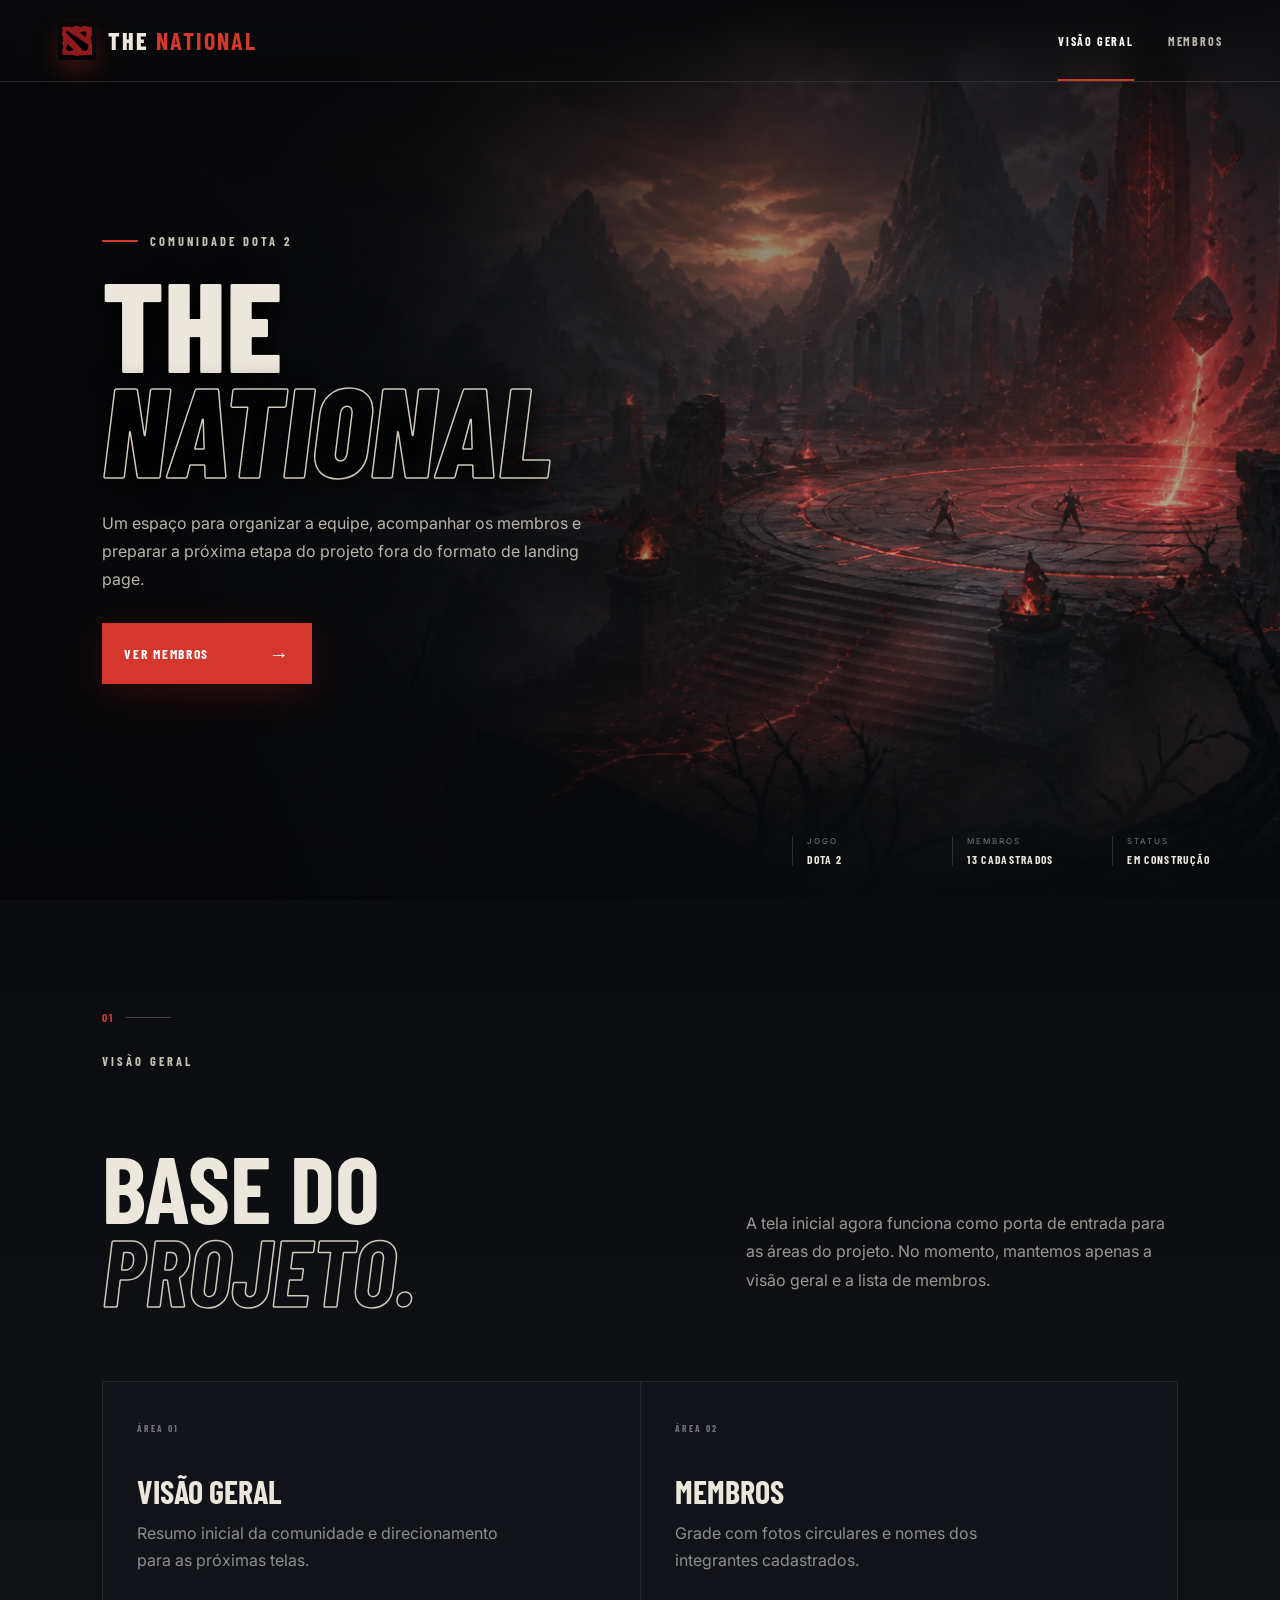
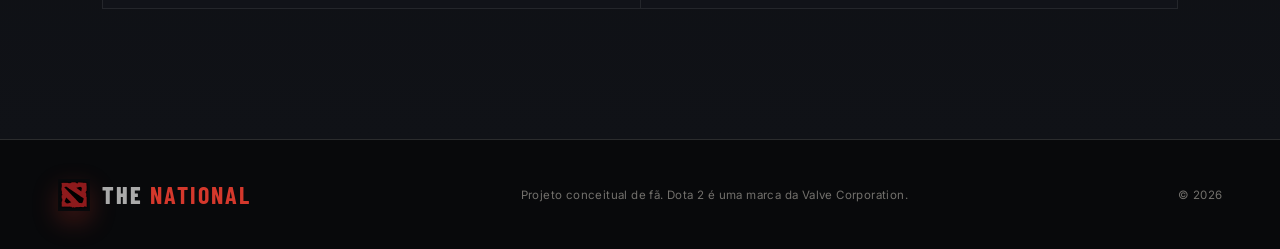
==== commit 79a368ac: "fix: ajusta icone e perfis dos membros" ====
--- a/index.html
+++ b/index.html
@@ -5,7 +5,7 @@
   <meta name="viewport" content="width=device-width, initial-scale=1.0" />
   <meta name="description" content="Vis&atilde;o geral da comunidade The National em Dota 2." />
   <title>The National | Dota 2</title>
-  <link rel="icon" href="assets/dota-icon.svg" type="image/svg+xml" />
+  <link rel="icon" href="assets/icone-dota-2.png" type="image/png" />
   <link rel="preconnect" href="https://fonts.googleapis.com">
   <link rel="preconnect" href="https://fonts.gstatic.com" crossorigin>
   <link href="https://fonts.googleapis.com/css2?family=Barlow+Condensed:ital,wght@0,600;0,700;0,800;1,700&family=Inter:wght@400;500;600&display=swap" rel="stylesheet">
@@ -14,7 +14,7 @@
 <body>
   <header class="site-header">
     <a class="brand" href="index.html" aria-label="The National - in&iacute;cio">
-      <img class="brand-icon" src="assets/dota-icon.svg" alt="" />
+      <img class="brand-icon" src="assets/icone-dota-2.png" alt="" />
       <span>The <b>National</b></span>
     </a>
     <button class="menu-toggle" aria-expanded="false" aria-controls="main-nav" aria-label="Abrir menu">
@@ -68,7 +68,7 @@
 
   <footer>
     <a class="brand" href="index.html">
-      <img class="brand-icon" src="assets/dota-icon.svg" alt="" />
+      <img class="brand-icon" src="assets/icone-dota-2.png" alt="" />
       <span>The <b>National</b></span>
     </a>
     <p>Projeto conceitual de f&atilde;. Dota 2 &eacute; uma marca da Valve Corporation.</p>
--- a/styles.css
+++ b/styles.css
@@ -52,7 +52,7 @@
   width:38px;
   height:38px;
   display:block;
-  border-radius:7px;
+  object-fit:contain;
   box-shadow:0 10px 26px rgba(212,56,44,.28);
 }
 .site-header nav{
@@ -316,6 +316,19 @@
   grid-template-columns:repeat(5,minmax(140px,1fr));
   gap:34px 28px;
 }
+.members-status{
+  grid-column:1/-1;
+  min-height:220px;
+  display:grid;
+  place-items:center;
+  margin:0;
+  color:#b9b3a9;
+  font-family:'Barlow Condensed',sans-serif;
+  font-size:1.4rem;
+  font-weight:700;
+  text-transform:uppercase;
+}
+.members-status-error{color:#e67c72}
 .member-card{
   min-width:0;
   display:grid;
@@ -328,12 +341,16 @@
 }
 .member-card img{
   width:128px;
-  aspect-ratio:1;
-  border-radius:50%;
+  height:auto;
+  border-radius:4px;
   display:block;
-  object-fit:cover;
   border:3px solid rgba(236,231,220,.86);
   box-shadow:0 16px 30px rgba(0,0,0,.34);
+}
+.member-card img.avatar-fallback{
+  padding:28px;
+  object-fit:contain;
+  background:#17191d;
 }
 .member-card h2{
   max-width:100%;
@@ -342,7 +359,6 @@
   line-height:1.05;
   letter-spacing:0;
   text-align:center;
-  text-transform:uppercase;
   overflow-wrap:anywhere;
 }
 
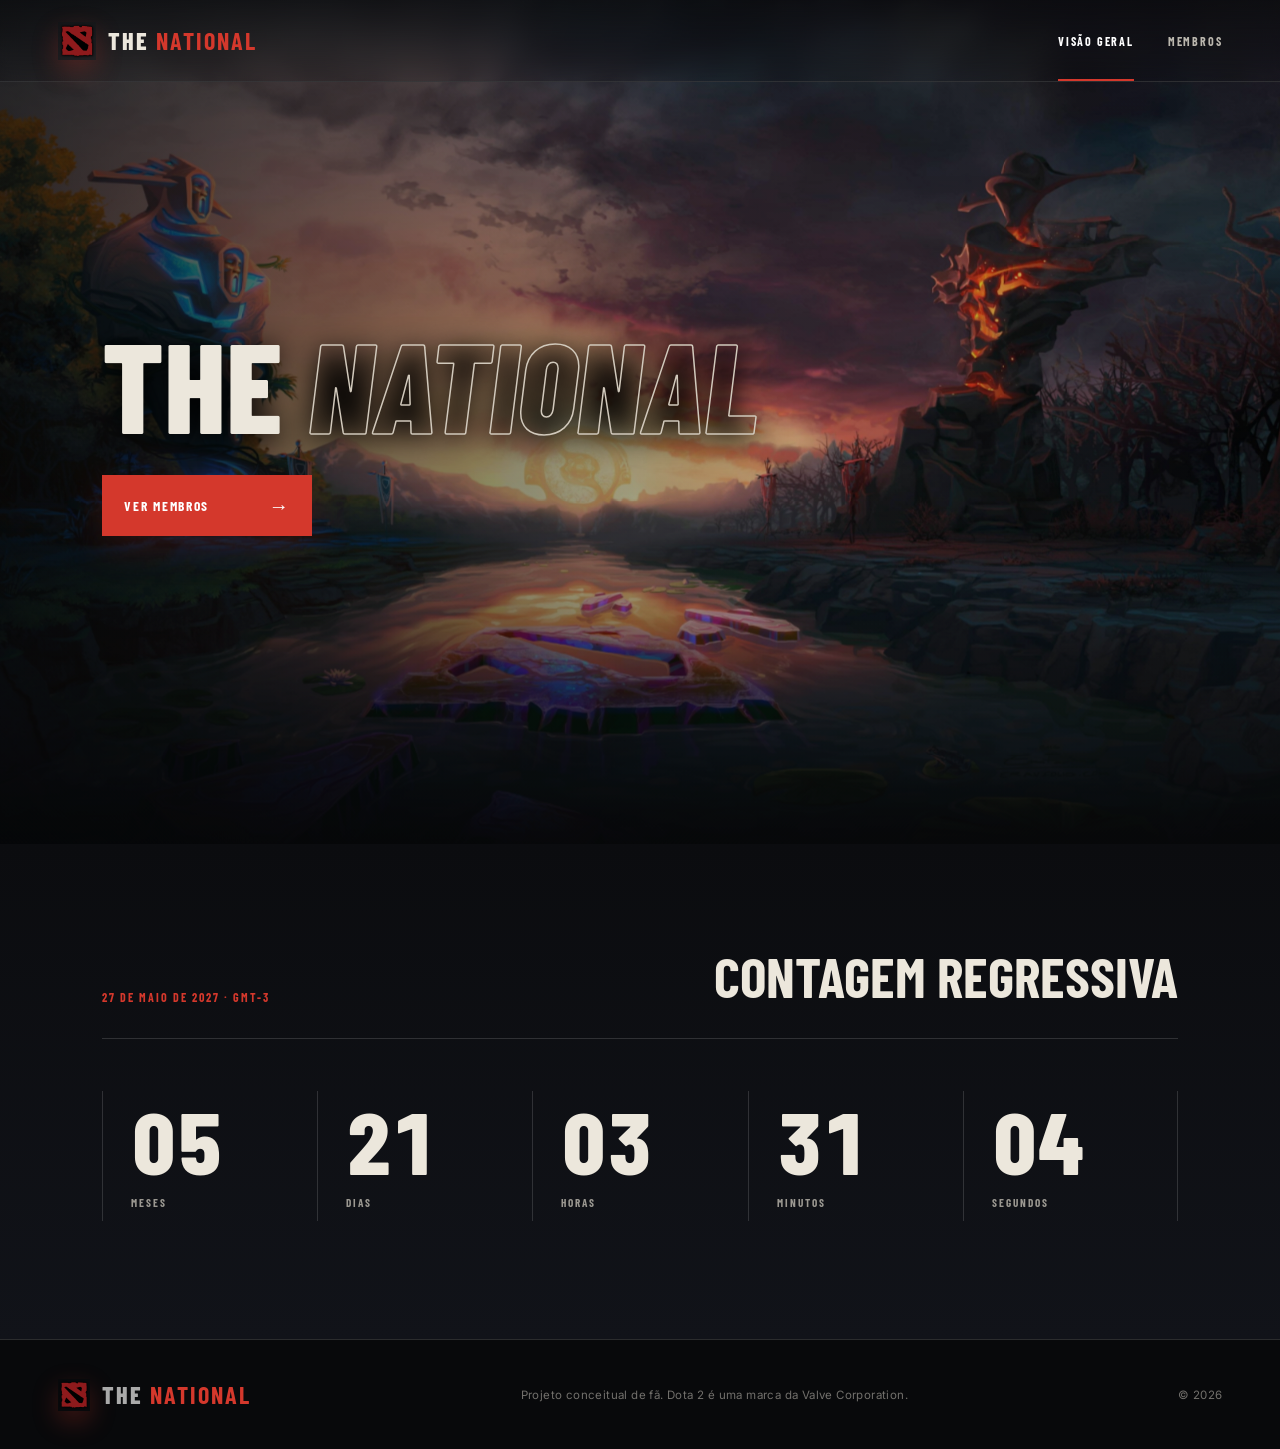
==== commit 1ae26798: "feat: adiciona contagem regressiva ao evento" ====
--- a/index.html
+++ b/index.html
@@ -27,41 +27,42 @@
   </header>
 
   <main>
-    <section class="hero overview-hero" id="inicio">
+    <section class="hero">
       <div class="hero-bg" aria-hidden="true"></div>
       <div class="hero-content reveal">
-        <div class="eyebrow"><span></span> Comunidade Dota 2</div>
-        <h1>THE<br><em>NATIONAL</em></h1>
-        <p>Um espa&ccedil;o para organizar a equipe, acompanhar os membros e preparar a pr&oacute;xima etapa do projeto fora do formato de landing page.</p>
+        <h1>THE <em>NATIONAL</em></h1>
         <div class="hero-actions">
           <a class="btn-primary" href="membros.html">Ver membros <span>&rarr;</span></a>
         </div>
       </div>
-      <div class="hero-meta" aria-label="Resumo da comunidade">
-        <div><small>JOGO</small><strong>DOTA 2</strong></div>
-        <div><small>MEMBROS</small><strong>13 CADASTRADOS</strong></div>
-        <div><small>STATUS</small><strong>EM CONSTRU&Ccedil;&Atilde;O</strong></div>
-      </div>
     </section>
 
-    <section class="overview-panel" aria-labelledby="overview-title">
-      <div class="section-number">01 <span></span></div>
-      <div class="overview-copy reveal">
-        <p class="kicker">VIS&Atilde;O GERAL</p>
-        <h2 id="overview-title">BASE DO<br><em>PROJETO.</em></h2>
-        <p>A tela inicial agora funciona como porta de entrada para as &aacute;reas do projeto. No momento, mantemos apenas a vis&atilde;o geral e a lista de membros.</p>
+    <section class="countdown-section" id="countdown" aria-labelledby="countdown-title">
+      <div class="countdown-heading reveal">
+        <p>27 DE MAIO DE 2027 &middot; GMT-3</p>
+        <h2 id="countdown-title">Contagem regressiva</h2>
       </div>
-      <div class="overview-grid reveal">
-        <article>
-          <small>&Aacute;REA 01</small>
-          <h3>Vis&atilde;o Geral</h3>
-          <p>Resumo inicial da comunidade e direcionamento para as pr&oacute;ximas telas.</p>
-        </article>
-        <article>
-          <small>&Aacute;REA 02</small>
-          <h3>Membros</h3>
-          <p>Grade com fotos circulares e nomes dos integrantes cadastrados.</p>
-        </article>
+      <div class="countdown reveal" role="timer" aria-label="Tempo restante para 27 de maio de 2027">
+        <div class="countdown-unit">
+          <strong data-countdown="months">00</strong>
+          <span>Meses</span>
+        </div>
+        <div class="countdown-unit">
+          <strong data-countdown="days">00</strong>
+          <span>Dias</span>
+        </div>
+        <div class="countdown-unit">
+          <strong data-countdown="hours">00</strong>
+          <span>Horas</span>
+        </div>
+        <div class="countdown-unit">
+          <strong data-countdown="minutes">00</strong>
+          <span>Minutos</span>
+        </div>
+        <div class="countdown-unit">
+          <strong data-countdown="seconds">00</strong>
+          <span>Segundos</span>
+        </div>
       </div>
     </section>
   </main>
--- a/styles.css
+++ b/styles.css
@@ -2,12 +2,9 @@
   --red:#d4382c;
   --ember:#ef5846;
   --ink:#08090b;
-  --panel:#101217;
-  --panel-2:#151922;
   --paper:#ece7dc;
   --muted:#9b9891;
   --line:rgba(255,255,255,.14);
-  --teal:#31535a;
 }
 
 *{box-sizing:border-box}
@@ -102,7 +99,8 @@
 .hero{
   position:relative;
   min-height:760px;
-  height:100vh;
+  height:calc(100vh - 56px);
+  max-height:900px;
   display:flex;
   align-items:center;
   padding:110px 8vw 92px;
@@ -112,9 +110,9 @@
   position:absolute;
   inset:0;
   background:
-    linear-gradient(90deg,rgba(6,7,9,.42),rgba(6,7,9,.05) 58%),
-    linear-gradient(0deg,#08090b 0%,rgba(8,9,11,0) 28%),
-    url("assets/arena-hero.png") center/cover no-repeat;
+    linear-gradient(90deg,rgba(6,7,9,.74),rgba(6,7,9,.12) 62%),
+    linear-gradient(0deg,#08090b 0%,rgba(8,9,11,0) 30%),
+    url("assets/dota2-imagem-fundo.jpg") center/cover no-repeat;
   transform:scale(1.02);
   animation:arrival 1.2s ease-out both;
 }
@@ -122,57 +120,34 @@
   content:"";
   position:absolute;
   inset:0;
-  background:radial-gradient(circle at 75% 62%,rgba(49,83,90,.1),rgba(5,6,8,.78) 72%);
+  background:linear-gradient(180deg,rgba(4,5,7,.08),rgba(4,5,7,.22));
   pointer-events:none;
 }
 .hero-content{
   position:relative;
   z-index:2;
-  max-width:660px;
-}
-.eyebrow,.kicker{
-  margin:0;
-  color:#c6c0b5;
-  font:700 .78rem "Barlow Condensed",sans-serif;
-  letter-spacing:3px;
-  text-transform:uppercase;
-}
-.eyebrow{
-  display:flex;
-  align-items:center;
-  gap:12px;
-  margin-bottom:22px;
-}
-.eyebrow span{
-  width:36px;
-  height:2px;
-  background:var(--red);
-}
-h1,h2,h3{margin:0;font-family:"Barlow Condensed",sans-serif}
+  max-width:1100px;
+}
+h1,h2{margin:0;font-family:"Barlow Condensed",sans-serif}
 .hero h1{
   font-size:8rem;
-  line-height:.82;
+  line-height:.9;
   letter-spacing:0;
   font-weight:800;
   text-shadow:0 5px 30px #000;
   text-transform:uppercase;
-}
-.hero h1 em,.overview-panel h2 em{
+  white-space:nowrap;
+}
+.hero h1 em{
   color:transparent;
   font-style:italic;
   -webkit-text-stroke:1.5px #d1c9bc;
 }
-.hero-content>p{
-  max-width:520px;
-  margin:30px 0;
-  color:#bab4aa;
-  font-size:1rem;
-  line-height:1.75;
-}
 .hero-actions{
   display:flex;
   align-items:center;
   gap:20px;
+  margin-top:34px;
 }
 .btn-primary{
   min-width:210px;
@@ -194,97 +169,54 @@
   transform:translateY(-2px);
 }
 .btn-primary span{font-size:1.25rem}
-.hero-meta{
-  position:absolute;
-  z-index:2;
-  right:4.5vw;
-  bottom:34px;
-  display:flex;
-  gap:50px;
-}
-.hero-meta div{
-  min-width:110px;
+.countdown-section{
+  padding:104px 8vw 118px;
+  background:linear-gradient(180deg,#0b0c0f,#111319);
+}
+.countdown-heading{
+  display:flex;
+  align-items:end;
+  justify-content:space-between;
+  gap:32px;
+  padding-bottom:34px;
+  border-bottom:1px solid var(--line);
+}
+.countdown-heading p{
+  margin:0;
+  color:var(--red);
+  font:700 .75rem "Barlow Condensed",sans-serif;
+  letter-spacing:2px;
+}
+.countdown-heading h2{
+  font-size:3.5rem;
+  line-height:1;
+  text-align:right;
+  text-transform:uppercase;
+}
+.countdown{
+  display:grid;
+  grid-template-columns:repeat(5,minmax(0,1fr));
+  margin-top:52px;
+}
+.countdown-unit{
+  min-width:0;
+  padding:10px 28px 12px;
   border-left:1px solid var(--line);
-  padding-left:14px;
-}
-.hero-meta small,.hero-meta strong{display:block}
-.hero-meta small{
-  margin-bottom:6px;
-  color:#777;
-  font-size:.5rem;
+}
+.countdown-unit:last-child{border-right:1px solid var(--line)}
+.countdown-unit strong,
+.countdown-unit span{display:block}
+.countdown-unit strong{
+  color:var(--paper);
+  font:800 5.5rem/.9 "Barlow Condensed",sans-serif;
+  font-variant-numeric:tabular-nums;
+}
+.countdown-unit span{
+  margin-top:16px;
+  color:var(--muted);
+  font:700 .7rem "Barlow Condensed",sans-serif;
   letter-spacing:2px;
-}
-.hero-meta strong{
-  font:700 .72rem "Barlow Condensed",sans-serif;
-  letter-spacing:1.3px;
-}
-
-.overview-panel{
-  padding:110px 8vw 130px;
-  background:
-    linear-gradient(180deg,#0b0c0f,#101217),
-    var(--panel);
-}
-.section-number{
-  display:flex;
-  align-items:center;
-  gap:12px;
-  margin-bottom:30px;
-  color:var(--red);
-  font:700 .72rem "Barlow Condensed",sans-serif;
-  letter-spacing:2px;
-}
-.section-number span{
-  width:45px;
-  height:1px;
-  background:#444;
-}
-.overview-copy{
-  display:grid;
-  grid-template-columns:1.05fr .8fr;
-  gap:6vw;
-  align-items:end;
-}
-.overview-copy .kicker{grid-column:1/-1}
-.overview-panel h2{
-  font-size:5.9rem;
-  line-height:.88;
-  letter-spacing:0;
-  text-transform:uppercase;
-}
-.overview-copy>p:last-child{
-  max-width:520px;
-  color:var(--muted);
-  line-height:1.8;
-}
-.overview-grid{
-  display:grid;
-  grid-template-columns:repeat(2,minmax(0,1fr));
-  gap:1px;
-  margin-top:70px;
-  border:1px solid #24262b;
-  background:#24262b;
-}
-.overview-grid article{
-  min-height:210px;
-  padding:34px;
-  background:#111319;
-}
-.overview-grid small{
-  color:#74757b;
-  font:700 .6rem "Barlow Condensed",sans-serif;
-  letter-spacing:2px;
-}
-.overview-grid h3{
-  margin:36px 0 10px;
-  font-size:2rem;
-  text-transform:uppercase;
-}
-.overview-grid p{
-  max-width:380px;
-  margin:0;
-  color:#8d8e92;
-  line-height:1.7;
+  text-transform:uppercase;
 }
 
 .members-page{
@@ -300,7 +232,6 @@
   margin-bottom:58px;
 }
 .members-heading h1{
-  margin-top:8px;
   font-size:6.5rem;
   line-height:.9;
   letter-spacing:0;
@@ -397,7 +328,9 @@
 @media(max-width:1100px){
   .members-grid{grid-template-columns:repeat(4,minmax(140px,1fr))}
   .hero h1{font-size:6.5rem}
-  .overview-panel h2,.members-heading h1{font-size:5.4rem}
+  .countdown-unit{padding-inline:20px}
+  .countdown-unit strong{font-size:4.5rem}
+  .members-heading h1{font-size:5.4rem}
 }
 
 @media(max-width:850px){
@@ -439,11 +372,12 @@
     background-position:62% center;
   }
   .hero h1{font-size:5.4rem}
-  .hero-meta{display:none}
-  .overview-panel{padding:88px 24px}
-  .overview-copy{grid-template-columns:1fr}
-  .overview-panel h2,.members-heading h1{font-size:4.5rem}
-  .overview-grid{grid-template-columns:1fr;margin-top:48px}
+  .countdown-section{padding:88px 24px 96px}
+  .countdown-heading{align-items:start;flex-direction:column}
+  .countdown-heading h2{text-align:left}
+  .countdown-unit{padding-inline:12px}
+  .countdown-unit strong{font-size:3.6rem}
+  .members-heading h1{font-size:4.5rem}
   .members-page{padding:126px 24px 88px}
   .members-grid{grid-template-columns:repeat(3,minmax(120px,1fr));gap:24px 18px}
   .member-card img{width:112px}
@@ -456,17 +390,25 @@
 @media(max-width:560px){
   .brand{font-size:1.28rem}
   .brand-icon{width:34px;height:34px}
-  .hero h1{font-size:4.25rem}
-  .hero-content>p{font-size:.95rem}
+  .hero h1{font-size:3.25rem}
   .btn-primary{width:100%}
-  .overview-panel h2,.members-heading h1{font-size:3.5rem}
-  .overview-grid article{padding:28px}
+  .countdown-heading h2{font-size:2.7rem}
+  .countdown{margin-top:40px}
+  .countdown-unit{padding-inline:6px}
+  .countdown-unit strong{font-size:2.55rem}
+  .countdown-unit span{font-size:.58rem;letter-spacing:1px}
+  .members-heading h1{font-size:3.5rem}
   .members-grid{grid-template-columns:repeat(2,minmax(0,1fr));gap:20px 14px}
   .member-card{padding:18px 10px}
   .member-card img{width:min(110px,34vw)}
   .member-card h2{font-size:1.25rem}
 }
 
+@media(max-width:380px){
+  .hero h1{font-size:2.6rem}
+  .countdown-unit strong{font-size:2.2rem}
+}
+
 @media(prefers-reduced-motion:reduce){
   html{scroll-behavior:auto}
   .hero-bg{animation:none}
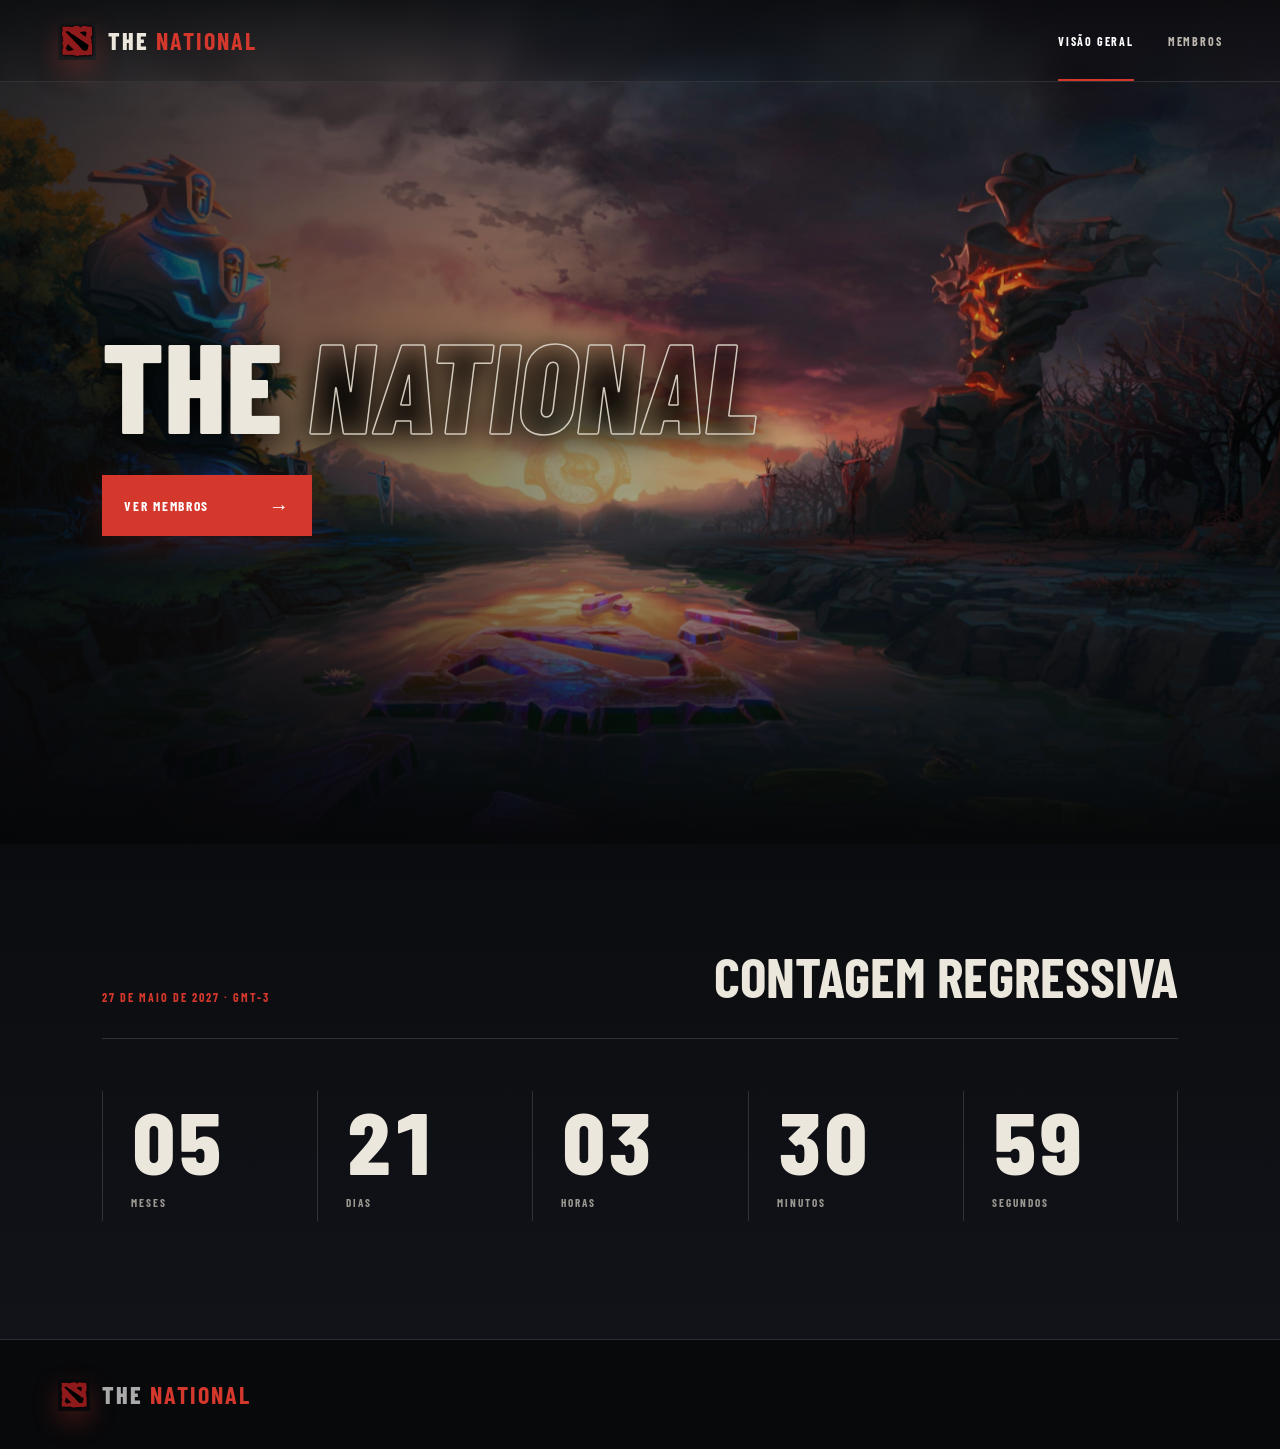
==== commit 26b09fe5: "chore: remove textos informativos" ====
--- a/index.html
+++ b/index.html
@@ -72,8 +72,6 @@
       <img class="brand-icon" src="assets/icone-dota-2.png" alt="" />
       <span>The <b>National</b></span>
     </a>
-    <p>Projeto conceitual de f&atilde;. Dota 2 &eacute; uma marca da Valve Corporation.</p>
-    <p>&copy; 2026</p>
   </footer>
 
   <script src="script.js"></script>
--- a/styles.css
+++ b/styles.css
@@ -236,11 +236,6 @@
   line-height:.9;
   letter-spacing:0;
   text-transform:uppercase;
-}
-.members-heading>p:last-child{
-  max-width:560px;
-  color:#b9b3a9;
-  line-height:1.75;
 }
 .members-grid{
   display:grid;
@@ -297,16 +292,10 @@
   min-height:110px;
   display:flex;
   align-items:center;
-  justify-content:space-between;
-  gap:22px;
   padding:30px 4.5vw;
   border-top:1px solid var(--line);
   background:#08090b;
-  color:#72706c;
-  font-size:.72rem;
-  letter-spacing:.4px;
-}
-footer p{margin:0}
+}
 footer .brand{color:#aaa}
 footer .brand-icon{width:32px;height:32px}
 
@@ -382,7 +371,6 @@
   .members-grid{grid-template-columns:repeat(3,minmax(120px,1fr));gap:24px 18px}
   .member-card img{width:112px}
   footer{
-    flex-wrap:wrap;
     padding:34px 24px;
   }
 }
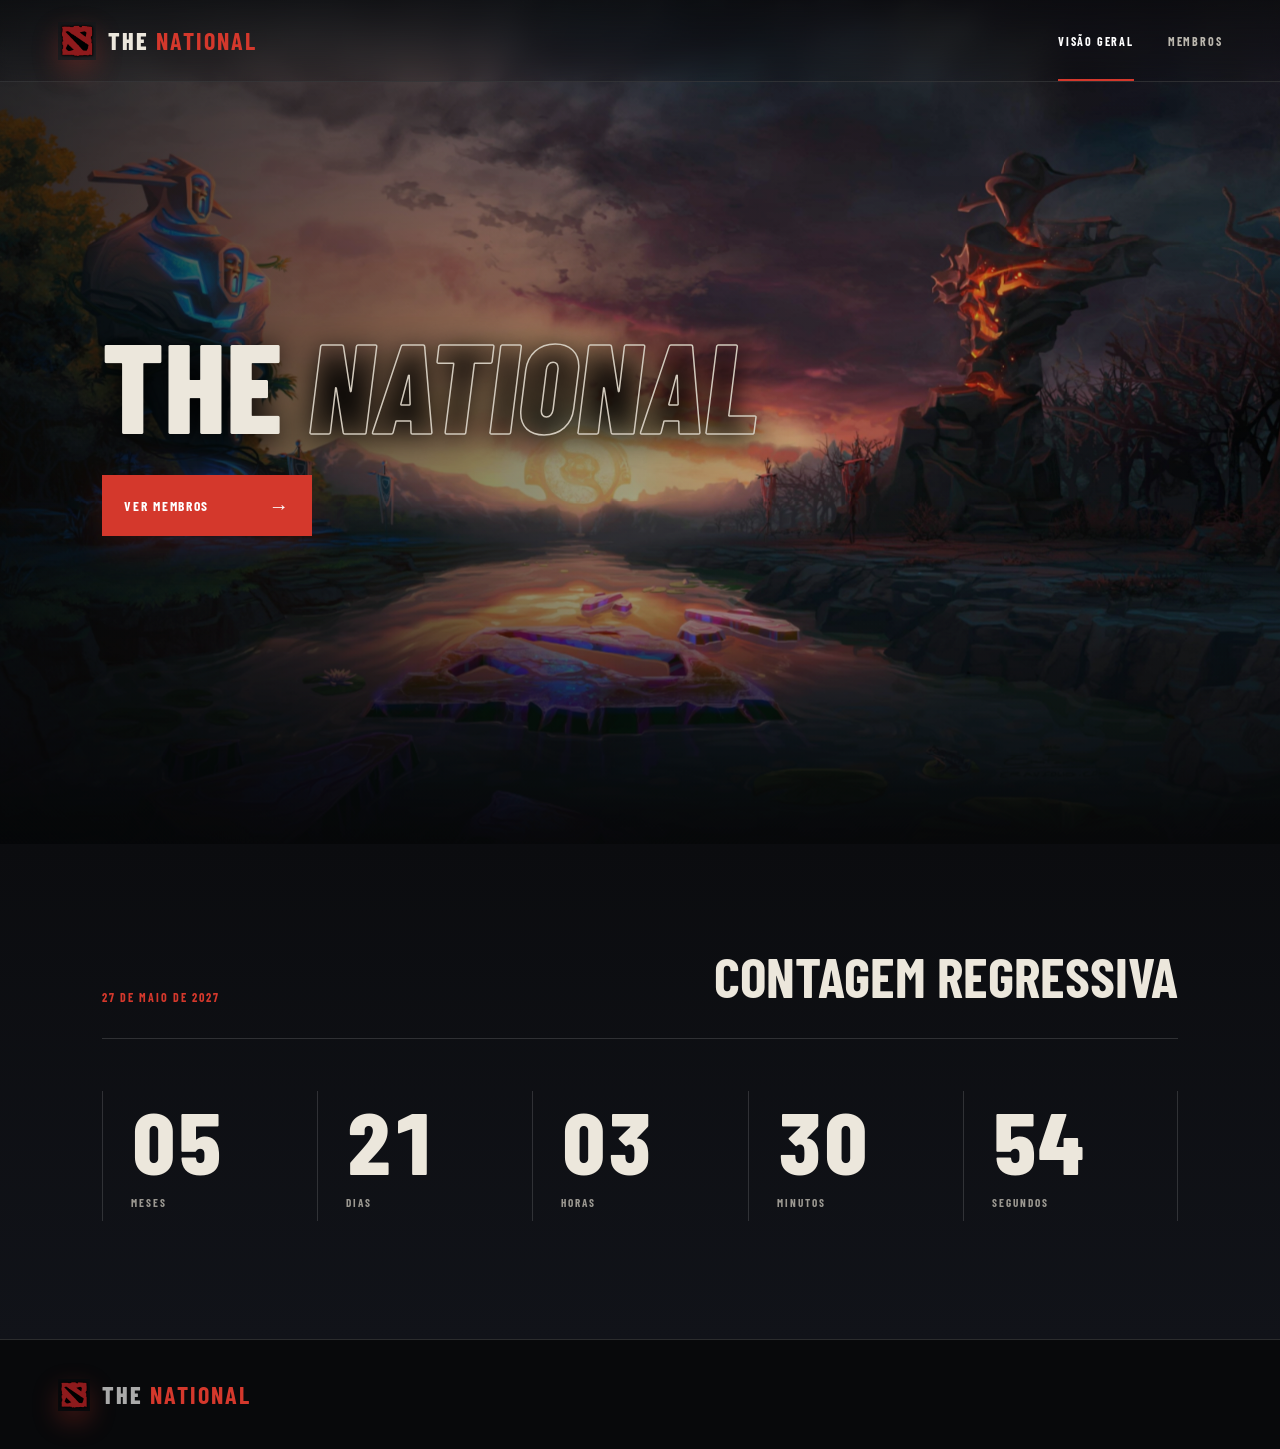
==== commit 786ac65b: "feat: adiciona urls limpas" ====
--- a/index.html
+++ b/index.html
@@ -13,7 +13,7 @@
 </head>
 <body>
   <header class="site-header">
-    <a class="brand" href="index.html" aria-label="The National - in&iacute;cio">
+    <a class="brand" href="./" aria-label="The National - in&iacute;cio">
       <img class="brand-icon" src="assets/icone-dota-2.png" alt="" />
       <span>The <b>National</b></span>
     </a>
@@ -21,8 +21,8 @@
       <span></span><span></span>
     </button>
     <nav id="main-nav" aria-label="Navega&ccedil;&atilde;o principal">
-      <a class="active" href="index.html">Vis&atilde;o Geral</a>
-      <a href="membros.html">Membros</a>
+      <a class="active" href="./">Vis&atilde;o Geral</a>
+      <a href="membros/">Membros</a>
     </nav>
   </header>
 
@@ -32,14 +32,14 @@
       <div class="hero-content reveal">
         <h1>THE <em>NATIONAL</em></h1>
         <div class="hero-actions">
-          <a class="btn-primary" href="membros.html">Ver membros <span>&rarr;</span></a>
+          <a class="btn-primary" href="membros/">Ver membros <span>&rarr;</span></a>
         </div>
       </div>
     </section>
 
     <section class="countdown-section" id="countdown" aria-labelledby="countdown-title">
       <div class="countdown-heading reveal">
-        <p>27 DE MAIO DE 2027 &middot; GMT-3</p>
+        <p>27 DE MAIO DE 2027</p>
         <h2 id="countdown-title">Contagem regressiva</h2>
       </div>
       <div class="countdown reveal" role="timer" aria-label="Tempo restante para 27 de maio de 2027">
@@ -68,7 +68,7 @@
   </main>
 
   <footer>
-    <a class="brand" href="index.html">
+    <a class="brand" href="./">
       <img class="brand-icon" src="assets/icone-dota-2.png" alt="" />
       <span>The <b>National</b></span>
     </a>
